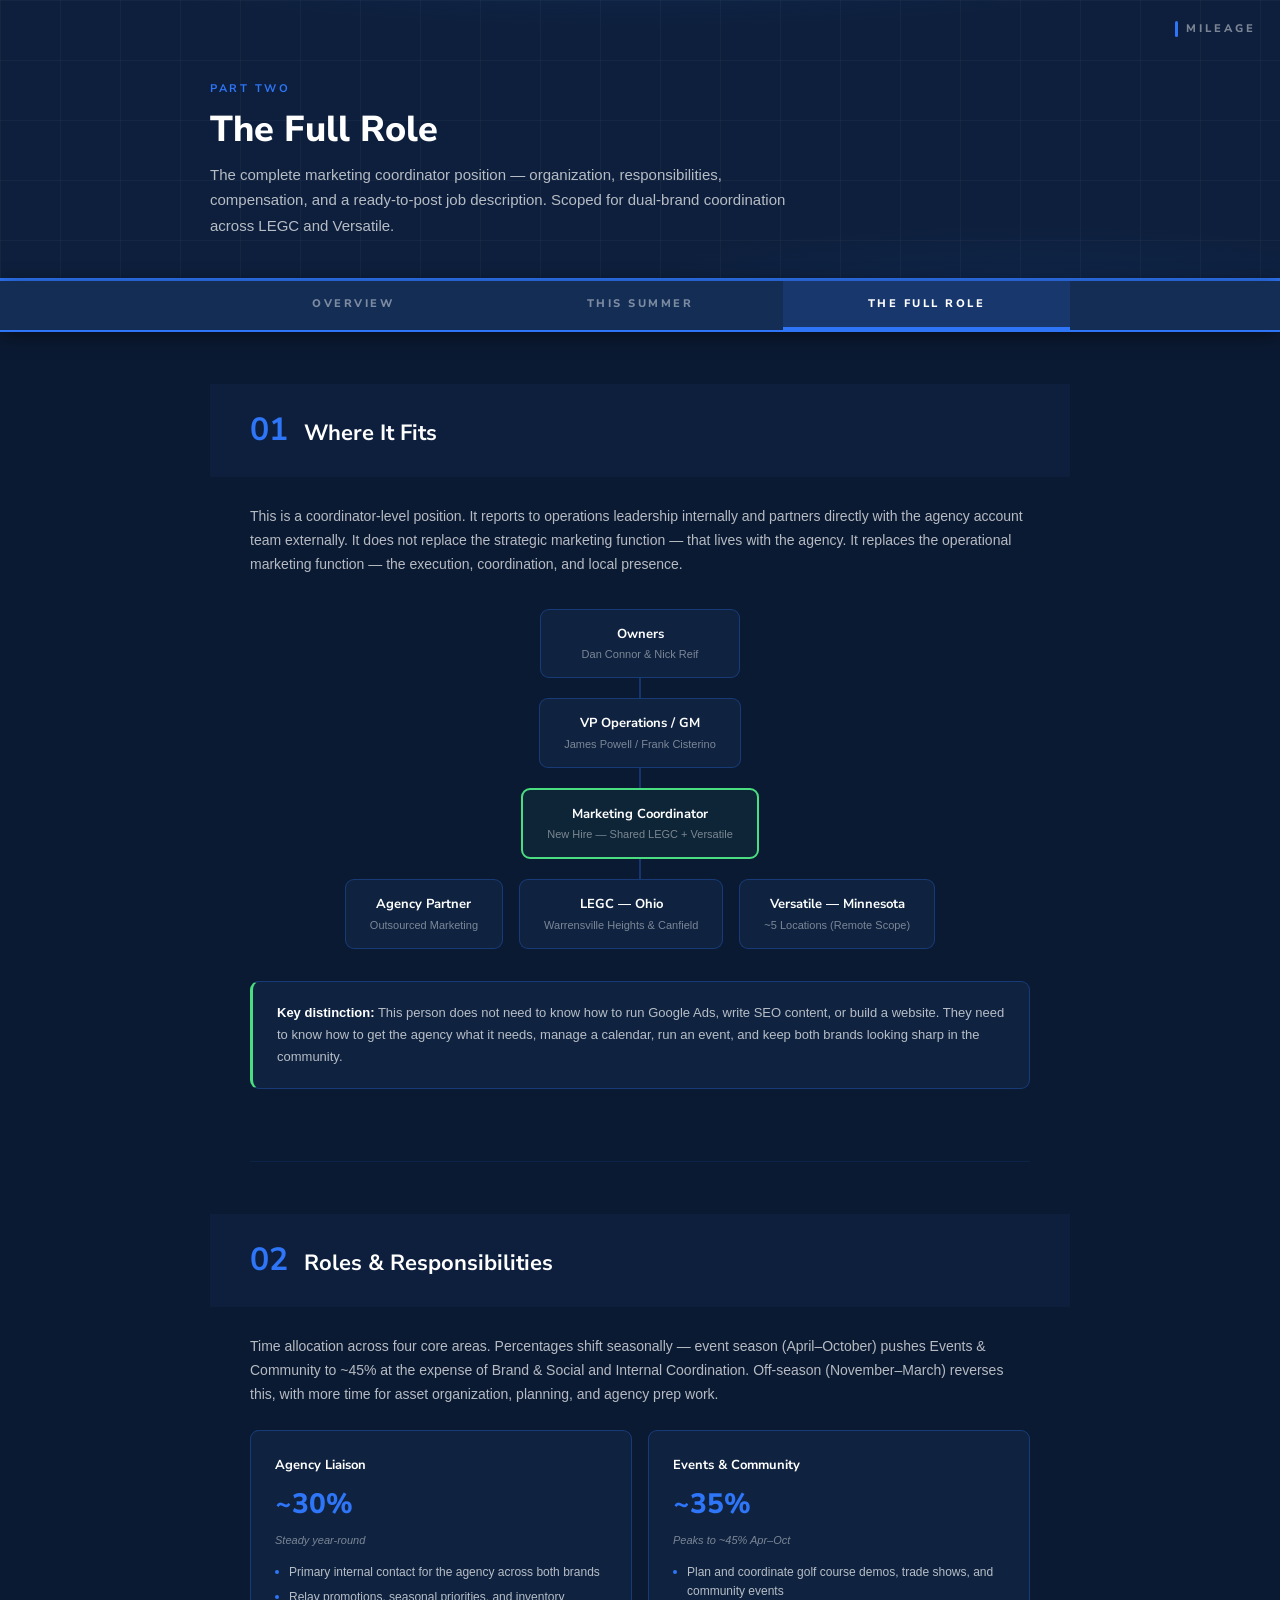
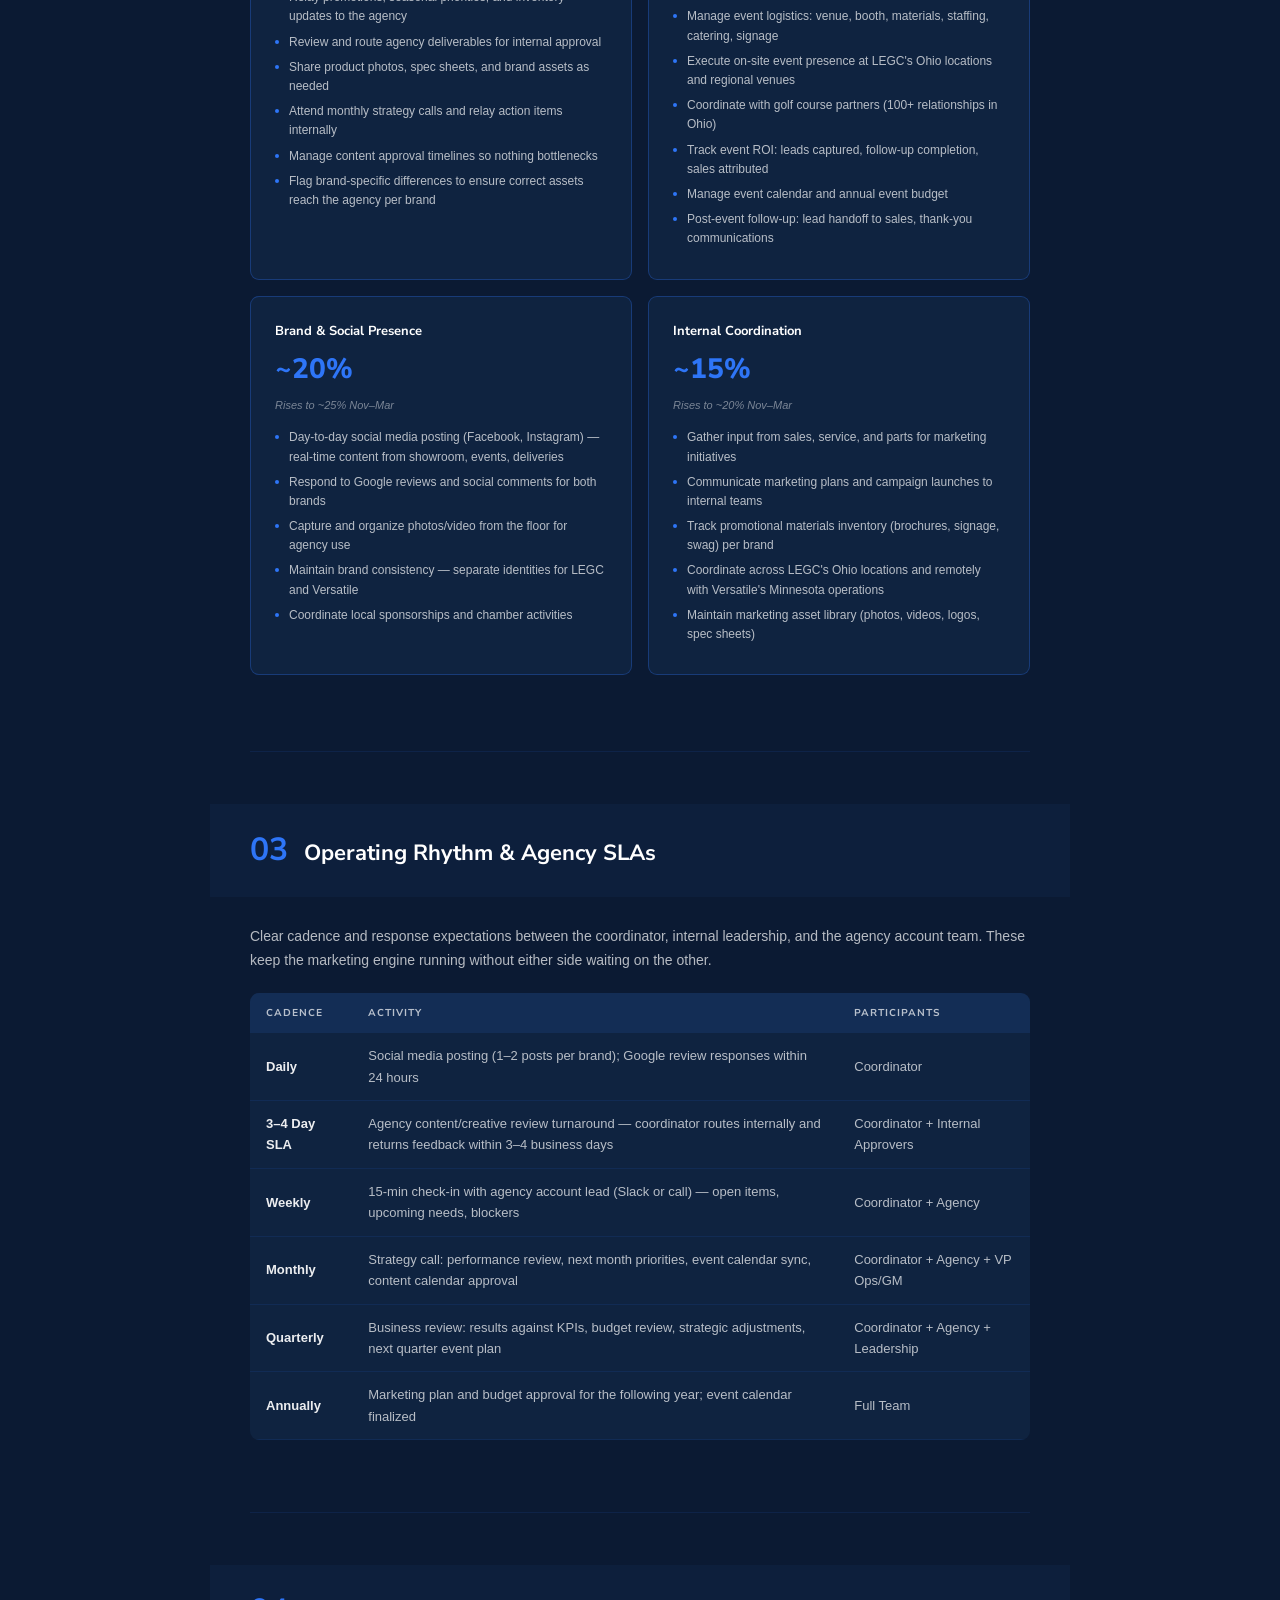
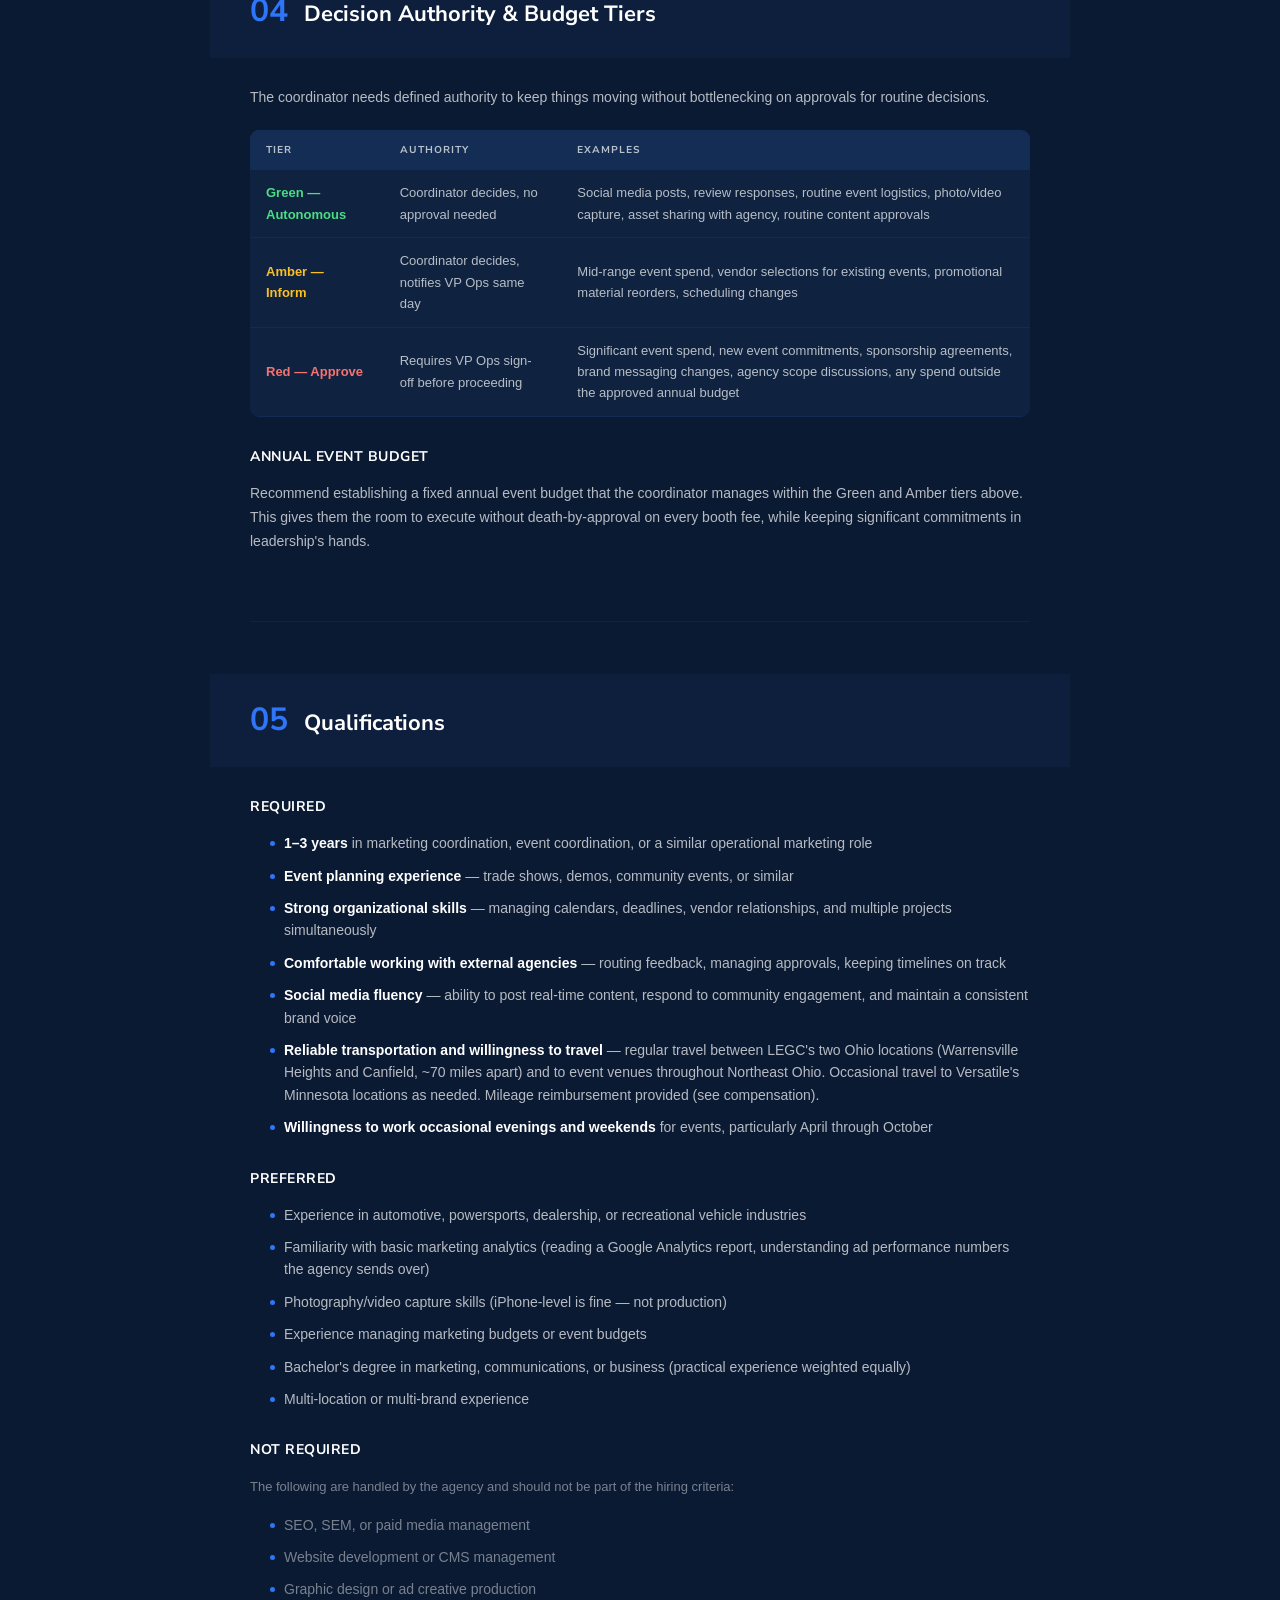
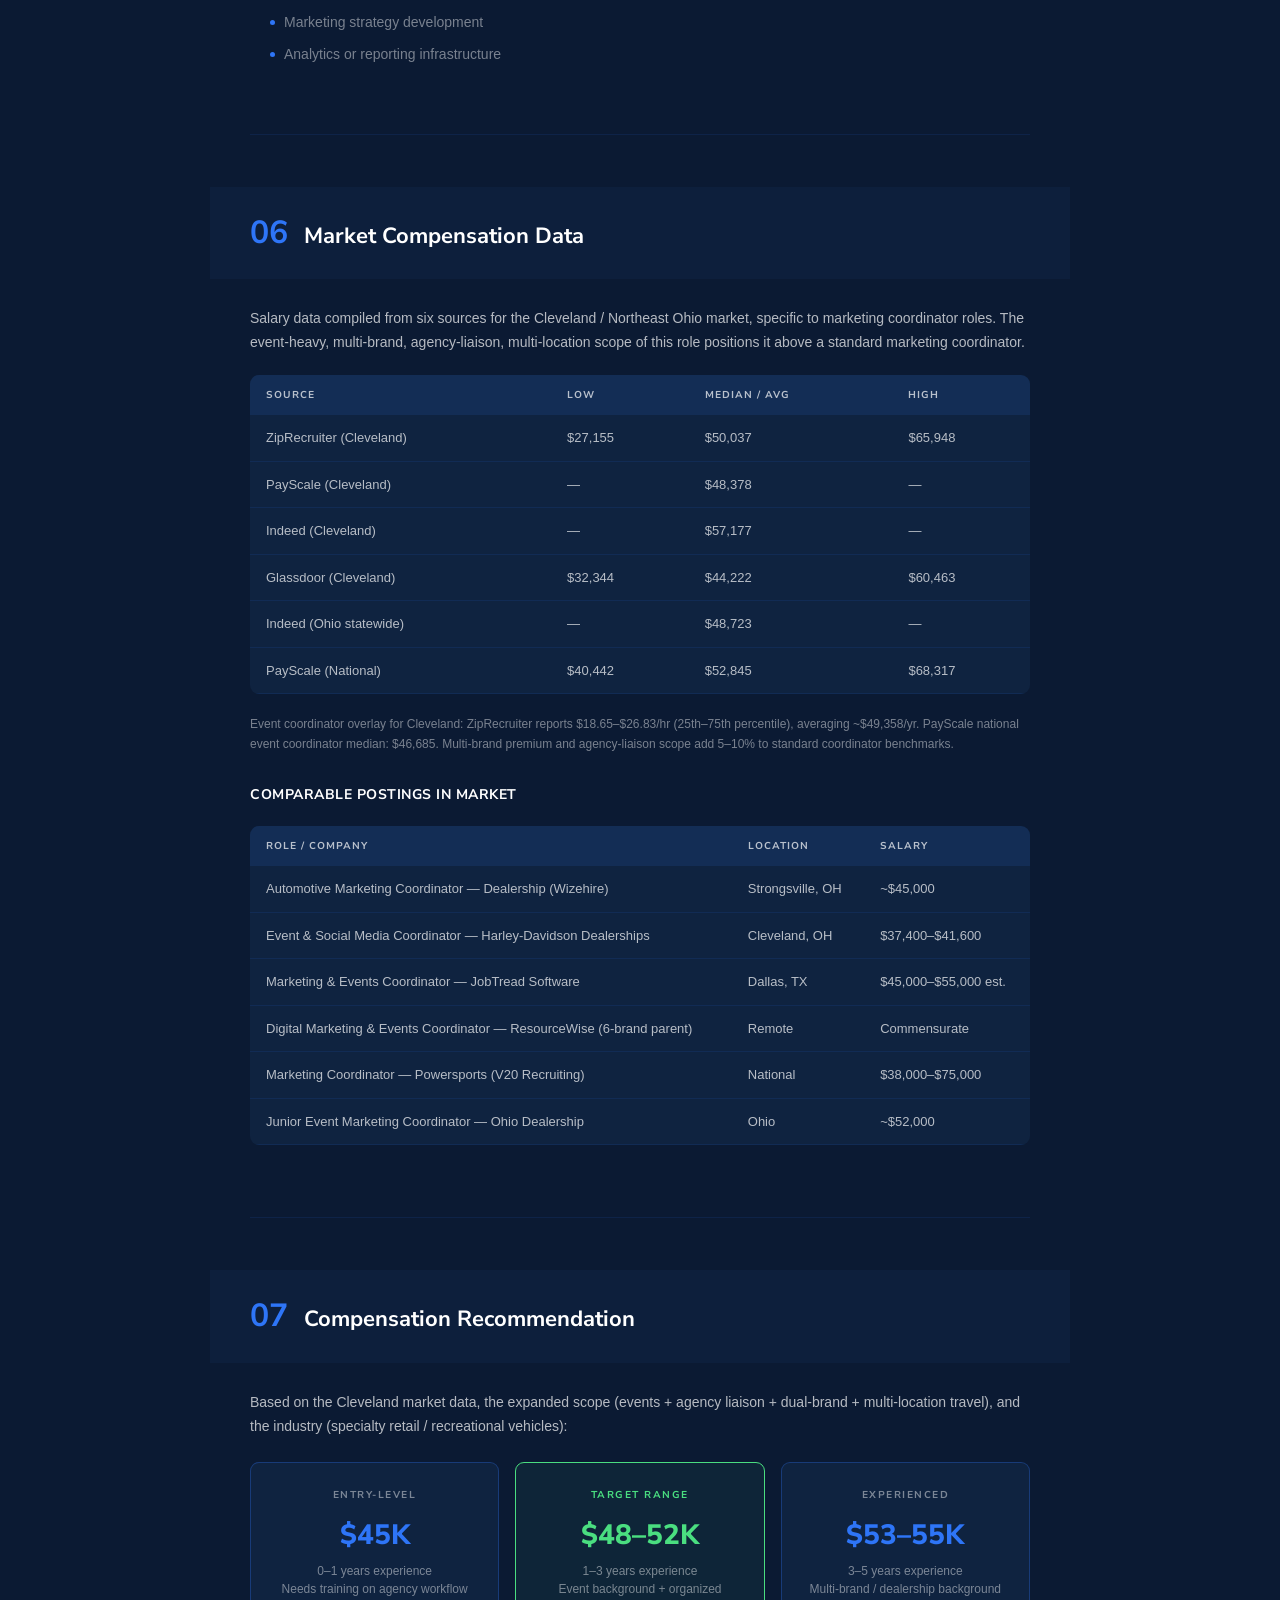
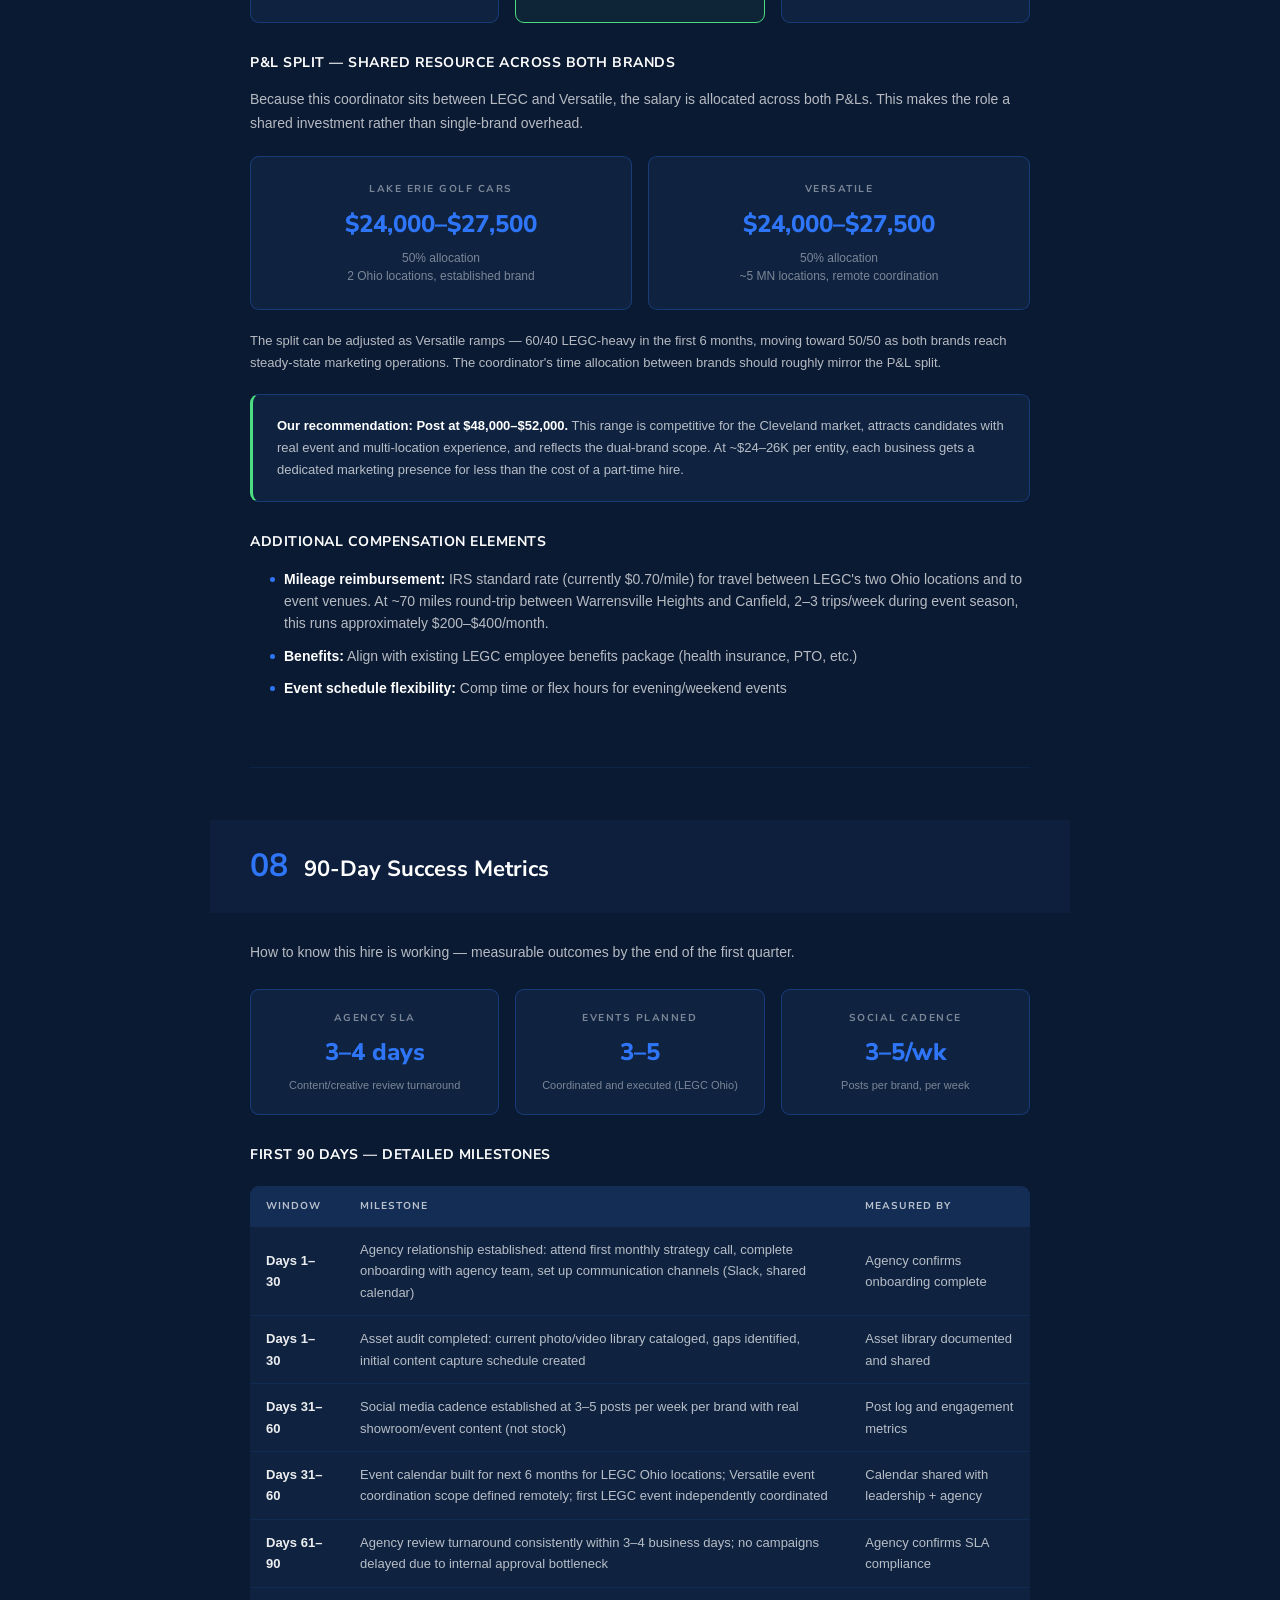
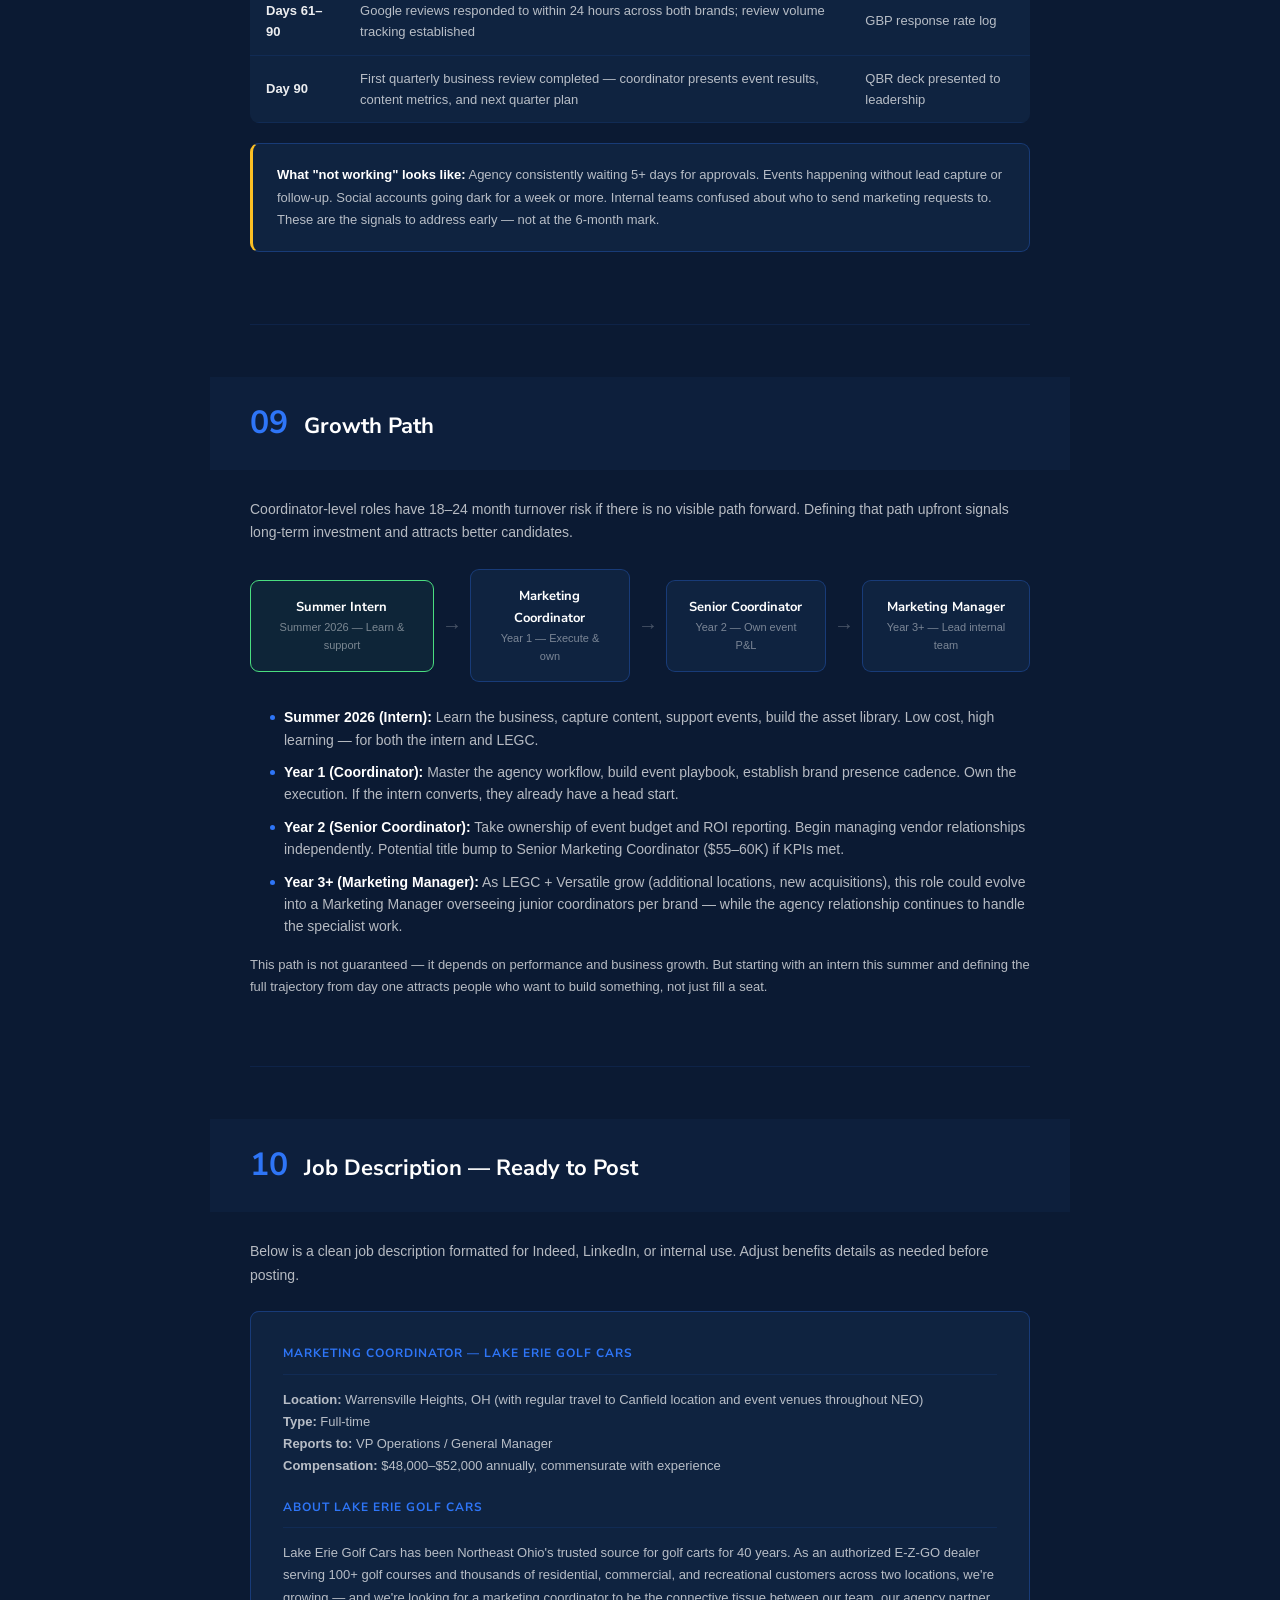
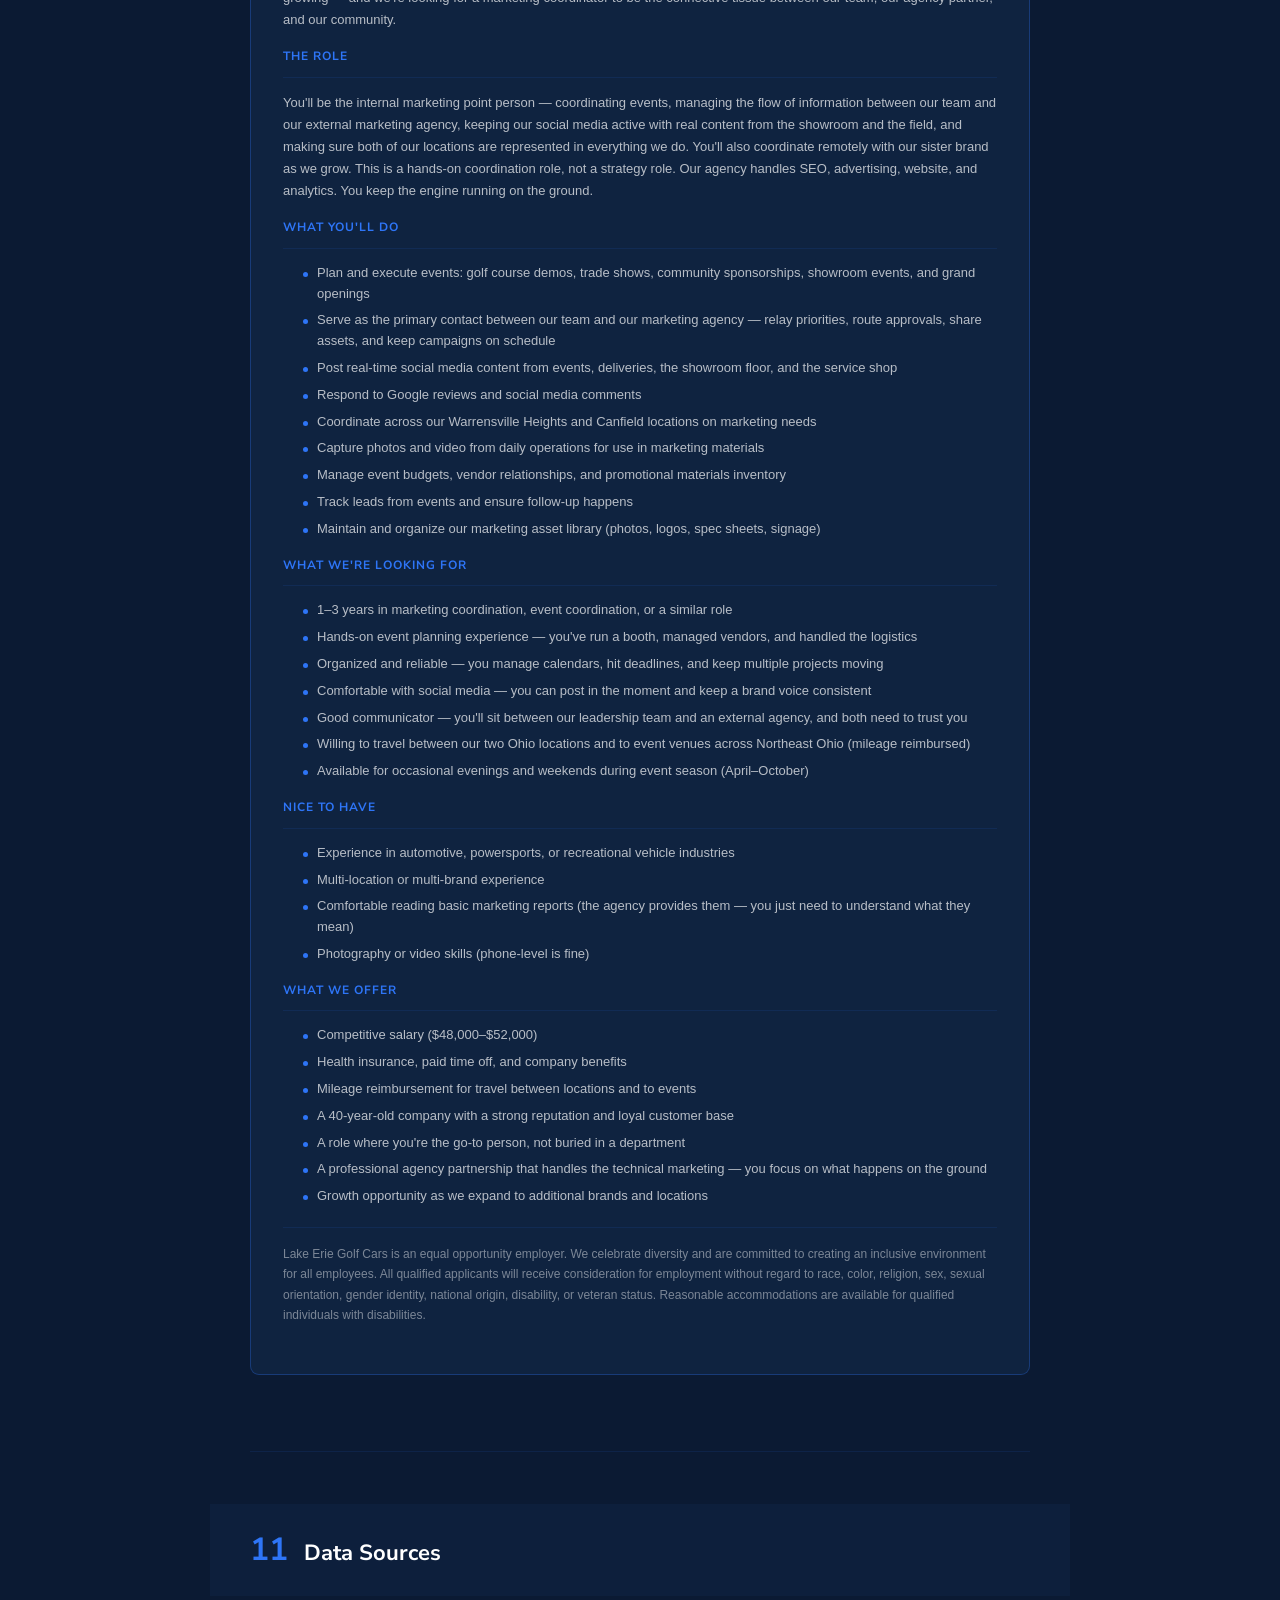
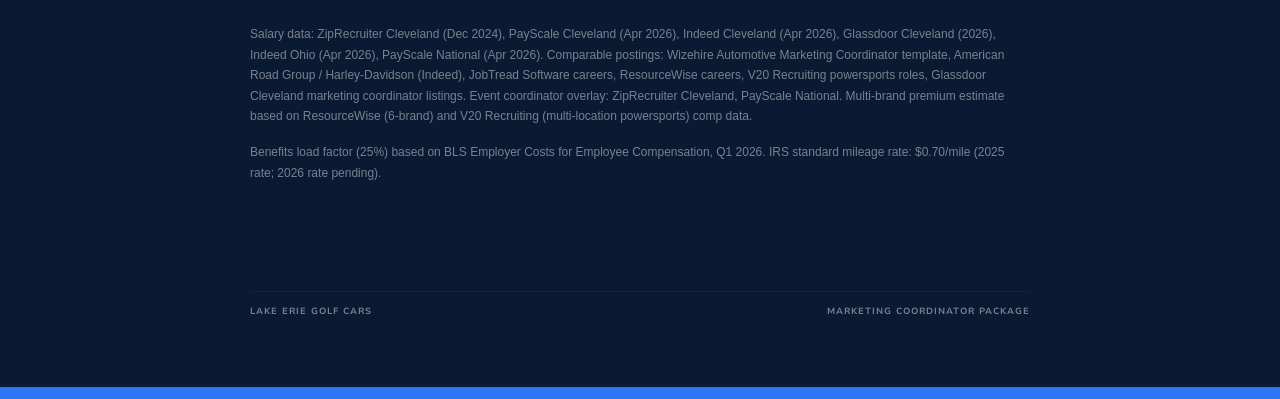
==== coordinator.html @ 7d3634cb "Rebuild as three-page site with exec summary and intern JD" ====
<!DOCTYPE html>
<html lang="en">
<head>
<meta charset="UTF-8">
<meta name="viewport" content="width=device-width, initial-scale=1.0">
<title>The Full Role — Marketing Coordinator | Lake Erie Golf Cars</title>
<link href="https://fonts.googleapis.com/css2?family=Nunito+Sans:wght@300;400;600;700;800&display=swap" rel="stylesheet">
<link rel="stylesheet" href="style.css">
</head>
<body>

<!-- Brand mark -->
<div class="brand-mark">
  <div class="brand-mark-bar"></div>
  <div class="brand-mark-text">Mileage</div>
</div>

<!-- Page header -->
<div class="page-header">
  <div class="cover-grid"></div>
  <div class="cover-glow"></div>
  <div class="page">
    <div class="page-header-label">Part Two</div>
    <h1>The Full Role</h1>
    <div class="page-header-sub">The complete marketing coordinator position — organization, responsibilities, compensation, and a ready-to-post job description. Scoped for dual-brand coordination across LEGC and Versatile.</div>
  </div>
</div>

<!-- Nav -->
<nav class="section-nav">
  <div class="section-nav-inner">
    <a href="index.html">Overview</a>
    <a href="intern.html">This Summer</a>
    <a href="coordinator.html" class="active">The Full Role</a>
  </div>
</nav>

<div class="page">

<!-- Where It Fits -->
<section>
  <div class="section-header">
    <span class="section-num">01</span>
    <span class="section-title">Where It Fits</span>
  </div>
  <p>This is a coordinator-level position. It reports to operations leadership internally and partners directly with the agency account team externally. It does not replace the strategic marketing function — that lives with the agency. It replaces the operational marketing function — the execution, coordination, and local presence.</p>

  <div class="org-chart">
    <div class="org-node">
      <div class="title">Owners</div>
      <div class="name">Dan Connor &amp; Nick Reif</div>
    </div>
    <div class="org-connector"></div>
    <div class="org-node">
      <div class="title">VP Operations / GM</div>
      <div class="name">James Powell / Frank Cisterino</div>
    </div>
    <div class="org-connector"></div>
    <div class="org-node highlight">
      <div class="title">Marketing Coordinator</div>
      <div class="name">New Hire — Shared LEGC + Versatile</div>
    </div>
    <div class="org-connector"></div>
    <div style="display:flex; gap:16px; justify-content:center; flex-wrap:wrap;">
      <div class="org-node" style="min-width:140px;">
        <div class="title">Agency Partner</div>
        <div class="name">Outsourced Marketing</div>
      </div>
      <div class="org-node" style="min-width:140px;">
        <div class="title">LEGC — Ohio</div>
        <div class="name">Warrensville Heights &amp; Canfield</div>
      </div>
      <div class="org-node" style="min-width:140px;">
        <div class="title">Versatile — Minnesota</div>
        <div class="name">~5 Locations (Remote Scope)</div>
      </div>
    </div>
  </div>

  <div class="card card-green">
    <p><strong>Key distinction:</strong> This person does not need to know how to run Google Ads, write SEO content, or build a website. They need to know how to get the agency what it needs, manage a calendar, run an event, and keep both brands looking sharp in the community.</p>
  </div>
</section>

<!-- Roles & Responsibilities -->
<section>
  <div class="section-header">
    <span class="section-num">02</span>
    <span class="section-title">Roles &amp; Responsibilities</span>
  </div>
  <p>Time allocation across four core areas. Percentages shift seasonally — event season (April&ndash;October) pushes Events &amp; Community to ~45% at the expense of Brand &amp; Social and Internal Coordination. Off-season (November&ndash;March) reverses this, with more time for asset organization, planning, and agency prep work.</p>

  <div class="resp-grid">
    <div class="resp-card">
      <h4>Agency Liaison</h4>
      <div class="pct">~30%</div>
      <div class="season-note">Steady year-round</div>
      <ul>
        <li>Primary internal contact for the agency across both brands</li>
        <li>Relay promotions, seasonal priorities, and inventory updates to the agency</li>
        <li>Review and route agency deliverables for internal approval</li>
        <li>Share product photos, spec sheets, and brand assets as needed</li>
        <li>Attend monthly strategy calls and relay action items internally</li>
        <li>Manage content approval timelines so nothing bottlenecks</li>
        <li>Flag brand-specific differences to ensure correct assets reach the agency per brand</li>
      </ul>
    </div>
    <div class="resp-card">
      <h4>Events &amp; Community</h4>
      <div class="pct">~35%</div>
      <div class="season-note">Peaks to ~45% Apr&ndash;Oct</div>
      <ul>
        <li>Plan and coordinate golf course demos, trade shows, and community events</li>
        <li>Manage event logistics: venue, booth, materials, staffing, catering, signage</li>
        <li>Execute on-site event presence at LEGC's Ohio locations and regional venues</li>
        <li>Coordinate with golf course partners (100+ relationships in Ohio)</li>
        <li>Track event ROI: leads captured, follow-up completion, sales attributed</li>
        <li>Manage event calendar and annual event budget</li>
        <li>Post-event follow-up: lead handoff to sales, thank-you communications</li>
      </ul>
    </div>
    <div class="resp-card">
      <h4>Brand &amp; Social Presence</h4>
      <div class="pct">~20%</div>
      <div class="season-note">Rises to ~25% Nov&ndash;Mar</div>
      <ul>
        <li>Day-to-day social media posting (Facebook, Instagram) — real-time content from showroom, events, deliveries</li>
        <li>Respond to Google reviews and social comments for both brands</li>
        <li>Capture and organize photos/video from the floor for agency use</li>
        <li>Maintain brand consistency — separate identities for LEGC and Versatile</li>
        <li>Coordinate local sponsorships and chamber activities</li>
      </ul>
    </div>
    <div class="resp-card">
      <h4>Internal Coordination</h4>
      <div class="pct">~15%</div>
      <div class="season-note">Rises to ~20% Nov&ndash;Mar</div>
      <ul>
        <li>Gather input from sales, service, and parts for marketing initiatives</li>
        <li>Communicate marketing plans and campaign launches to internal teams</li>
        <li>Track promotional materials inventory (brochures, signage, swag) per brand</li>
        <li>Coordinate across LEGC's Ohio locations and remotely with Versatile's Minnesota operations</li>
        <li>Maintain marketing asset library (photos, videos, logos, spec sheets)</li>
      </ul>
    </div>
  </div>
</section>

<!-- Operating Rhythm -->
<section>
  <div class="section-header">
    <span class="section-num">03</span>
    <span class="section-title">Operating Rhythm &amp; Agency SLAs</span>
  </div>
  <p>Clear cadence and response expectations between the coordinator, internal leadership, and the agency account team. These keep the marketing engine running without either side waiting on the other.</p>

  <table>
    <thead>
      <tr>
        <th>Cadence</th>
        <th>Activity</th>
        <th>Participants</th>
      </tr>
    </thead>
    <tbody>
      <tr>
        <td><strong>Daily</strong></td>
        <td>Social media posting (1&ndash;2 posts per brand); Google review responses within 24 hours</td>
        <td>Coordinator</td>
      </tr>
      <tr>
        <td><strong>3&ndash;4 Day SLA</strong></td>
        <td>Agency content/creative review turnaround — coordinator routes internally and returns feedback within 3&ndash;4 business days</td>
        <td>Coordinator + Internal Approvers</td>
      </tr>
      <tr>
        <td><strong>Weekly</strong></td>
        <td>15-min check-in with agency account lead (Slack or call) — open items, upcoming needs, blockers</td>
        <td>Coordinator + Agency</td>
      </tr>
      <tr>
        <td><strong>Monthly</strong></td>
        <td>Strategy call: performance review, next month priorities, event calendar sync, content calendar approval</td>
        <td>Coordinator + Agency + VP Ops/GM</td>
      </tr>
      <tr>
        <td><strong>Quarterly</strong></td>
        <td>Business review: results against KPIs, budget review, strategic adjustments, next quarter event plan</td>
        <td>Coordinator + Agency + Leadership</td>
      </tr>
      <tr>
        <td><strong>Annually</strong></td>
        <td>Marketing plan and budget approval for the following year; event calendar finalized</td>
        <td>Full Team</td>
      </tr>
    </tbody>
  </table>
</section>

<!-- Decision Authority -->
<section>
  <div class="section-header">
    <span class="section-num">04</span>
    <span class="section-title">Decision Authority &amp; Budget Tiers</span>
  </div>
  <p>The coordinator needs defined authority to keep things moving without bottlenecking on approvals for routine decisions.</p>

  <table>
    <thead>
      <tr>
        <th>Tier</th>
        <th>Authority</th>
        <th>Examples</th>
      </tr>
    </thead>
    <tbody>
      <tr class="tier-green">
        <td>Green — Autonomous</td>
        <td>Coordinator decides, no approval needed</td>
        <td>Social media posts, review responses, routine event logistics, photo/video capture, asset sharing with agency, routine content approvals</td>
      </tr>
      <tr class="tier-amber">
        <td>Amber — Inform</td>
        <td>Coordinator decides, notifies VP Ops same day</td>
        <td>Mid-range event spend, vendor selections for existing events, promotional material reorders, scheduling changes</td>
      </tr>
      <tr class="tier-red">
        <td>Red — Approve</td>
        <td>Requires VP Ops sign-off before proceeding</td>
        <td>Significant event spend, new event commitments, sponsorship agreements, brand messaging changes, agency scope discussions, any spend outside the approved annual budget</td>
      </tr>
    </tbody>
  </table>

  <h3>Annual Event Budget</h3>
  <p>Recommend establishing a fixed annual event budget that the coordinator manages within the Green and Amber tiers above. This gives them the room to execute without death-by-approval on every booth fee, while keeping significant commitments in leadership's hands.</p>
</section>

<!-- Qualifications -->
<section>
  <div class="section-header">
    <span class="section-num">05</span>
    <span class="section-title">Qualifications</span>
  </div>

  <h3>Required</h3>
  <ul>
    <li><strong>1&ndash;3 years</strong> in marketing coordination, event coordination, or a similar operational marketing role</li>
    <li><strong>Event planning experience</strong> — trade shows, demos, community events, or similar</li>
    <li><strong>Strong organizational skills</strong> — managing calendars, deadlines, vendor relationships, and multiple projects simultaneously</li>
    <li><strong>Comfortable working with external agencies</strong> — routing feedback, managing approvals, keeping timelines on track</li>
    <li><strong>Social media fluency</strong> — ability to post real-time content, respond to community engagement, and maintain a consistent brand voice</li>
    <li><strong>Reliable transportation and willingness to travel</strong> — regular travel between LEGC's two Ohio locations (Warrensville Heights and Canfield, ~70 miles apart) and to event venues throughout Northeast Ohio. Occasional travel to Versatile's Minnesota locations as needed. Mileage reimbursement provided (see compensation).</li>
    <li><strong>Willingness to work occasional evenings and weekends</strong> for events, particularly April through October</li>
  </ul>

  <h3>Preferred</h3>
  <ul>
    <li>Experience in automotive, powersports, dealership, or recreational vehicle industries</li>
    <li>Familiarity with basic marketing analytics (reading a Google Analytics report, understanding ad performance numbers the agency sends over)</li>
    <li>Photography/video capture skills (iPhone-level is fine — not production)</li>
    <li>Experience managing marketing budgets or event budgets</li>
    <li>Bachelor's degree in marketing, communications, or business (practical experience weighted equally)</li>
    <li>Multi-location or multi-brand experience</li>
  </ul>

  <h3>Not Required</h3>
  <p style="color: var(--text-muted); font-size: 13px;">The following are handled by the agency and should not be part of the hiring criteria:</p>
  <ul>
    <li style="color: var(--text-muted);">SEO, SEM, or paid media management</li>
    <li style="color: var(--text-muted);">Website development or CMS management</li>
    <li style="color: var(--text-muted);">Graphic design or ad creative production</li>
    <li style="color: var(--text-muted);">Marketing strategy development</li>
    <li style="color: var(--text-muted);">Analytics or reporting infrastructure</li>
  </ul>
</section>

<!-- Market Compensation Data -->
<section>
  <div class="section-header">
    <span class="section-num">06</span>
    <span class="section-title">Market Compensation Data</span>
  </div>
  <p>Salary data compiled from six sources for the Cleveland / Northeast Ohio market, specific to marketing coordinator roles. The event-heavy, multi-brand, agency-liaison, multi-location scope of this role positions it above a standard marketing coordinator.</p>

  <table>
    <thead>
      <tr>
        <th>Source</th>
        <th>Low</th>
        <th>Median / Avg</th>
        <th>High</th>
      </tr>
    </thead>
    <tbody>
      <tr>
        <td>ZipRecruiter (Cleveland)</td>
        <td>$27,155</td>
        <td>$50,037</td>
        <td>$65,948</td>
      </tr>
      <tr>
        <td>PayScale (Cleveland)</td>
        <td>&mdash;</td>
        <td>$48,378</td>
        <td>&mdash;</td>
      </tr>
      <tr>
        <td>Indeed (Cleveland)</td>
        <td>&mdash;</td>
        <td>$57,177</td>
        <td>&mdash;</td>
      </tr>
      <tr>
        <td>Glassdoor (Cleveland)</td>
        <td>$32,344</td>
        <td>$44,222</td>
        <td>$60,463</td>
      </tr>
      <tr>
        <td>Indeed (Ohio statewide)</td>
        <td>&mdash;</td>
        <td>$48,723</td>
        <td>&mdash;</td>
      </tr>
      <tr>
        <td>PayScale (National)</td>
        <td>$40,442</td>
        <td>$52,845</td>
        <td>$68,317</td>
      </tr>
    </tbody>
  </table>

  <p style="font-size: 12px; color: var(--text-muted);">Event coordinator overlay for Cleveland: ZipRecruiter reports $18.65&ndash;$26.83/hr (25th&ndash;75th percentile), averaging ~$49,358/yr. PayScale national event coordinator median: $46,685. Multi-brand premium and agency-liaison scope add 5&ndash;10% to standard coordinator benchmarks.</p>

  <h3>Comparable Postings in Market</h3>
  <table>
    <thead>
      <tr>
        <th>Role / Company</th>
        <th>Location</th>
        <th>Salary</th>
      </tr>
    </thead>
    <tbody>
      <tr>
        <td>Automotive Marketing Coordinator — Dealership (Wizehire)</td>
        <td>Strongsville, OH</td>
        <td>~$45,000</td>
      </tr>
      <tr>
        <td>Event &amp; Social Media Coordinator — Harley-Davidson Dealerships</td>
        <td>Cleveland, OH</td>
        <td>$37,400&ndash;$41,600</td>
      </tr>
      <tr>
        <td>Marketing &amp; Events Coordinator — JobTread Software</td>
        <td>Dallas, TX</td>
        <td>$45,000&ndash;$55,000 est.</td>
      </tr>
      <tr>
        <td>Digital Marketing &amp; Events Coordinator — ResourceWise (6-brand parent)</td>
        <td>Remote</td>
        <td>Commensurate</td>
      </tr>
      <tr>
        <td>Marketing Coordinator — Powersports (V20 Recruiting)</td>
        <td>National</td>
        <td>$38,000&ndash;$75,000</td>
      </tr>
      <tr>
        <td>Junior Event Marketing Coordinator — Ohio Dealership</td>
        <td>Ohio</td>
        <td>~$52,000</td>
      </tr>
    </tbody>
  </table>
</section>

<!-- Compensation Recommendation -->
<section>
  <div class="section-header">
    <span class="section-num">07</span>
    <span class="section-title">Compensation Recommendation</span>
  </div>
  <p>Based on the Cleveland market data, the expanded scope (events + agency liaison + dual-brand + multi-location travel), and the industry (specialty retail / recreational vehicles):</p>

  <div class="comp-grid">
    <div class="comp-card">
      <div class="label">Entry-Level</div>
      <div class="amount">$45K</div>
      <div class="detail">0&ndash;1 years experience<br>Needs training on agency workflow</div>
    </div>
    <div class="comp-card recommended">
      <div class="label">Target Range</div>
      <div class="amount">$48&ndash;52K</div>
      <div class="detail">1&ndash;3 years experience<br>Event background + organized</div>
    </div>
    <div class="comp-card">
      <div class="label">Experienced</div>
      <div class="amount">$53&ndash;55K</div>
      <div class="detail">3&ndash;5 years experience<br>Multi-brand / dealership background</div>
    </div>
  </div>

  <h3>P&amp;L Split — Shared Resource Across Both Brands</h3>
  <p>Because this coordinator sits between LEGC and Versatile, the salary is allocated across both P&amp;Ls. This makes the role a shared investment rather than single-brand overhead.</p>

  <div class="split-grid">
    <div class="split-card">
      <div class="entity-name">Lake Erie Golf Cars</div>
      <div class="split-amount">$24,000&ndash;$27,500</div>
      <div class="split-detail">50% allocation<br>2 Ohio locations, established brand</div>
    </div>
    <div class="split-card">
      <div class="entity-name">Versatile</div>
      <div class="split-amount">$24,000&ndash;$27,500</div>
      <div class="split-detail">50% allocation<br>~5 MN locations, remote coordination</div>
    </div>
  </div>

  <p style="font-size: 13px;">The split can be adjusted as Versatile ramps — 60/40 LEGC-heavy in the first 6 months, moving toward 50/50 as both brands reach steady-state marketing operations. The coordinator's time allocation between brands should roughly mirror the P&amp;L split.</p>

  <div class="card card-green">
    <p><strong>Our recommendation: Post at $48,000&ndash;$52,000.</strong> This range is competitive for the Cleveland market, attracts candidates with real event and multi-location experience, and reflects the dual-brand scope. At ~$24&ndash;26K per entity, each business gets a dedicated marketing presence for less than the cost of a part-time hire.</p>
  </div>

  <h3>Additional Compensation Elements</h3>
  <ul>
    <li><strong>Mileage reimbursement:</strong> IRS standard rate (currently $0.70/mile) for travel between LEGC's two Ohio locations and to event venues. At ~70 miles round-trip between Warrensville Heights and Canfield, 2&ndash;3 trips/week during event season, this runs approximately $200&ndash;$400/month.</li>
    <li><strong>Benefits:</strong> Align with existing LEGC employee benefits package (health insurance, PTO, etc.)</li>
    <li><strong>Event schedule flexibility:</strong> Comp time or flex hours for evening/weekend events</li>
  </ul>
</section>

<!-- 90-Day Success Metrics -->
<section>
  <div class="section-header">
    <span class="section-num">08</span>
    <span class="section-title">90-Day Success Metrics</span>
  </div>
  <p>How to know this hire is working — measurable outcomes by the end of the first quarter.</p>

  <div class="kpi-grid">
    <div class="kpi-card">
      <div class="kpi-label">Agency SLA</div>
      <div class="kpi-target">3&ndash;4 days</div>
      <div class="kpi-detail">Content/creative review turnaround</div>
    </div>
    <div class="kpi-card">
      <div class="kpi-label">Events Planned</div>
      <div class="kpi-target">3&ndash;5</div>
      <div class="kpi-detail">Coordinated and executed (LEGC Ohio)</div>
    </div>
    <div class="kpi-card">
      <div class="kpi-label">Social Cadence</div>
      <div class="kpi-target">3&ndash;5/wk</div>
      <div class="kpi-detail">Posts per brand, per week</div>
    </div>
  </div>

  <h3>First 90 Days — Detailed Milestones</h3>

  <table>
    <thead>
      <tr>
        <th>Window</th>
        <th>Milestone</th>
        <th>Measured By</th>
      </tr>
    </thead>
    <tbody>
      <tr>
        <td><strong>Days 1&ndash;30</strong></td>
        <td>Agency relationship established: attend first monthly strategy call, complete onboarding with agency team, set up communication channels (Slack, shared calendar)</td>
        <td>Agency confirms onboarding complete</td>
      </tr>
      <tr>
        <td><strong>Days 1&ndash;30</strong></td>
        <td>Asset audit completed: current photo/video library cataloged, gaps identified, initial content capture schedule created</td>
        <td>Asset library documented and shared</td>
      </tr>
      <tr>
        <td><strong>Days 31&ndash;60</strong></td>
        <td>Social media cadence established at 3&ndash;5 posts per week per brand with real showroom/event content (not stock)</td>
        <td>Post log and engagement metrics</td>
      </tr>
      <tr>
        <td><strong>Days 31&ndash;60</strong></td>
        <td>Event calendar built for next 6 months for LEGC Ohio locations; Versatile event coordination scope defined remotely; first LEGC event independently coordinated</td>
        <td>Calendar shared with leadership + agency</td>
      </tr>
      <tr>
        <td><strong>Days 61&ndash;90</strong></td>
        <td>Agency review turnaround consistently within 3&ndash;4 business days; no campaigns delayed due to internal approval bottleneck</td>
        <td>Agency confirms SLA compliance</td>
      </tr>
      <tr>
        <td><strong>Days 61&ndash;90</strong></td>
        <td>Google reviews responded to within 24 hours across both brands; review volume tracking established</td>
        <td>GBP response rate log</td>
      </tr>
      <tr>
        <td><strong>Day 90</strong></td>
        <td>First quarterly business review completed — coordinator presents event results, content metrics, and next quarter plan</td>
        <td>QBR deck presented to leadership</td>
      </tr>
    </tbody>
  </table>

  <div class="card card-amber">
    <p><strong>What "not working" looks like:</strong> Agency consistently waiting 5+ days for approvals. Events happening without lead capture or follow-up. Social accounts going dark for a week or more. Internal teams confused about who to send marketing requests to. These are the signals to address early — not at the 6-month mark.</p>
  </div>
</section>

<!-- Growth Path -->
<section>
  <div class="section-header">
    <span class="section-num">09</span>
    <span class="section-title">Growth Path</span>
  </div>
  <p>Coordinator-level roles have 18&ndash;24 month turnover risk if there is no visible path forward. Defining that path upfront signals long-term investment and attracts better candidates.</p>

  <div class="growth-path">
    <div class="growth-step current">
      <div class="step-title">Summer Intern</div>
      <div class="step-detail">Summer 2026 — Learn &amp; support</div>
    </div>
    <div class="growth-arrow">&#8594;</div>
    <div class="growth-step">
      <div class="step-title">Marketing Coordinator</div>
      <div class="step-detail">Year 1 — Execute &amp; own</div>
    </div>
    <div class="growth-arrow">&#8594;</div>
    <div class="growth-step">
      <div class="step-title">Senior Coordinator</div>
      <div class="step-detail">Year 2 — Own event P&amp;L</div>
    </div>
    <div class="growth-arrow">&#8594;</div>
    <div class="growth-step">
      <div class="step-title">Marketing Manager</div>
      <div class="step-detail">Year 3+ — Lead internal team</div>
    </div>
  </div>

  <ul>
    <li><strong>Summer 2026 (Intern):</strong> Learn the business, capture content, support events, build the asset library. Low cost, high learning — for both the intern and LEGC.</li>
    <li><strong>Year 1 (Coordinator):</strong> Master the agency workflow, build event playbook, establish brand presence cadence. Own the execution. If the intern converts, they already have a head start.</li>
    <li><strong>Year 2 (Senior Coordinator):</strong> Take ownership of event budget and ROI reporting. Begin managing vendor relationships independently. Potential title bump to Senior Marketing Coordinator ($55&ndash;60K) if KPIs met.</li>
    <li><strong>Year 3+ (Marketing Manager):</strong> As LEGC + Versatile grow (additional locations, new acquisitions), this role could evolve into a Marketing Manager overseeing junior coordinators per brand — while the agency relationship continues to handle the specialist work.</li>
  </ul>

  <p style="font-size: 13px;">This path is not guaranteed — it depends on performance and business growth. But starting with an intern this summer and defining the full trajectory from day one attracts people who want to build something, not just fill a seat.</p>
</section>

<!-- Job Description -->
<section>
  <div class="section-header">
    <span class="section-num">10</span>
    <span class="section-title">Job Description — Ready to Post</span>
  </div>
  <p>Below is a clean job description formatted for Indeed, LinkedIn, or internal use. Adjust benefits details as needed before posting.</p>

  <div class="jd-block">
    <h4>Marketing Coordinator — Lake Erie Golf Cars</h4>
    <p style="margin-bottom: 20px;"><strong>Location:</strong> Warrensville Heights, OH (with regular travel to Canfield location and event venues throughout NEO)<br>
    <strong>Type:</strong> Full-time<br>
    <strong>Reports to:</strong> VP Operations / General Manager<br>
    <strong>Compensation:</strong> $48,000&ndash;$52,000 annually, commensurate with experience</p>

    <h4>About Lake Erie Golf Cars</h4>
    <p>Lake Erie Golf Cars has been Northeast Ohio's trusted source for golf carts for 40 years. As an authorized E-Z-GO dealer serving 100+ golf courses and thousands of residential, commercial, and recreational customers across two locations, we're growing — and we're looking for a marketing coordinator to be the connective tissue between our team, our agency partner, and our community.</p>

    <h4>The Role</h4>
    <p>You'll be the internal marketing point person — coordinating events, managing the flow of information between our team and our external marketing agency, keeping our social media active with real content from the showroom and the field, and making sure both of our locations are represented in everything we do. You'll also coordinate remotely with our sister brand as we grow. This is a hands-on coordination role, not a strategy role. Our agency handles SEO, advertising, website, and analytics. You keep the engine running on the ground.</p>

    <h4>What You'll Do</h4>
    <ul>
      <li>Plan and execute events: golf course demos, trade shows, community sponsorships, showroom events, and grand openings</li>
      <li>Serve as the primary contact between our team and our marketing agency — relay priorities, route approvals, share assets, and keep campaigns on schedule</li>
      <li>Post real-time social media content from events, deliveries, the showroom floor, and the service shop</li>
      <li>Respond to Google reviews and social media comments</li>
      <li>Coordinate across our Warrensville Heights and Canfield locations on marketing needs</li>
      <li>Capture photos and video from daily operations for use in marketing materials</li>
      <li>Manage event budgets, vendor relationships, and promotional materials inventory</li>
      <li>Track leads from events and ensure follow-up happens</li>
      <li>Maintain and organize our marketing asset library (photos, logos, spec sheets, signage)</li>
    </ul>

    <h4>What We're Looking For</h4>
    <ul>
      <li>1&ndash;3 years in marketing coordination, event coordination, or a similar role</li>
      <li>Hands-on event planning experience — you've run a booth, managed vendors, and handled the logistics</li>
      <li>Organized and reliable — you manage calendars, hit deadlines, and keep multiple projects moving</li>
      <li>Comfortable with social media — you can post in the moment and keep a brand voice consistent</li>
      <li>Good communicator — you'll sit between our leadership team and an external agency, and both need to trust you</li>
      <li>Willing to travel between our two Ohio locations and to event venues across Northeast Ohio (mileage reimbursed)</li>
      <li>Available for occasional evenings and weekends during event season (April&ndash;October)</li>
    </ul>

    <h4>Nice to Have</h4>
    <ul>
      <li>Experience in automotive, powersports, or recreational vehicle industries</li>
      <li>Multi-location or multi-brand experience</li>
      <li>Comfortable reading basic marketing reports (the agency provides them — you just need to understand what they mean)</li>
      <li>Photography or video skills (phone-level is fine)</li>
    </ul>

    <h4>What We Offer</h4>
    <ul>
      <li>Competitive salary ($48,000&ndash;$52,000)</li>
      <li>Health insurance, paid time off, and company benefits</li>
      <li>Mileage reimbursement for travel between locations and to events</li>
      <li>A 40-year-old company with a strong reputation and loyal customer base</li>
      <li>A role where you're the go-to person, not buried in a department</li>
      <li>A professional agency partnership that handles the technical marketing — you focus on what happens on the ground</li>
      <li>Growth opportunity as we expand to additional brands and locations</li>
    </ul>

    <p style="font-size: 12px; color: var(--text-muted); margin-top: 20px; padding-top: 16px; border-top: 1px solid rgba(46,117,247,0.1);">Lake Erie Golf Cars is an equal opportunity employer. We celebrate diversity and are committed to creating an inclusive environment for all employees. All qualified applicants will receive consideration for employment without regard to race, color, religion, sex, sexual orientation, gender identity, national origin, disability, or veteran status. Reasonable accommodations are available for qualified individuals with disabilities.</p>
  </div>
</section>

<!-- Sources -->
<section>
  <div class="section-header">
    <span class="section-num">11</span>
    <span class="section-title">Data Sources</span>
  </div>
  <p style="font-size: 12px; color: var(--text-muted);">Salary data: ZipRecruiter Cleveland (Dec 2024), PayScale Cleveland (Apr 2026), Indeed Cleveland (Apr 2026), Glassdoor Cleveland (2026), Indeed Ohio (Apr 2026), PayScale National (Apr 2026). Comparable postings: Wizehire Automotive Marketing Coordinator template, American Road Group / Harley-Davidson (Indeed), JobTread Software careers, ResourceWise careers, V20 Recruiting powersports roles, Glassdoor Cleveland marketing coordinator listings. Event coordinator overlay: ZipRecruiter Cleveland, PayScale National. Multi-brand premium estimate based on ResourceWise (6-brand) and V20 Recruiting (multi-location powersports) comp data.</p>
  <p style="font-size: 12px; color: var(--text-muted);">Benefits load factor (25%) based on BLS Employer Costs for Employee Compensation, Q1 2026. IRS standard mileage rate: $0.70/mile (2025 rate; 2026 rate pending).</p>
</section>

</div>

<!-- Footer -->
<div class="page">
  <div class="footer">
    <div class="footer-bar">
      <span>Lake Erie Golf Cars</span>
      <span>Marketing Coordinator Package</span>
    </div>
  </div>
</div>
<div class="footer-strip"></div>

</body>
</html>
---- style.css ----
:root {
  /* Surfaces */
  --dark-bg: #0B1A33;
  --dark-surface: #0D1F3C;
  --dark-card: #0F2340;
  --dark-card-alt: #132D55;
  --dark-elevated: #1A3566;

  /* Brand */
  --color-blue: #2E75F7;
  --color-blue-glow: rgba(46,117,247,0.2);
  --color-blue-border: rgba(46,117,247,0.3);
  --color-blue-subtle: rgba(46,117,247,0.12);
  --color-white: #FFFFFF;

  /* Text */
  --text-primary: rgba(255,255,255,0.92);
  --text-secondary: rgba(255,255,255,0.7);
  --text-muted: rgba(255,255,255,0.45);
  --text-faint: rgba(255,255,255,0.25);

  /* Accent */
  --color-green: #4ADE80;
  --color-amber: #FBBF24;
  --color-red: #F87171;

  /* Typography */
  --font-display: 'Nunito Sans', -apple-system, BlinkMacSystemFont, 'Segoe UI', sans-serif;
  --font-body: -apple-system, BlinkMacSystemFont, 'Segoe UI', Roboto, sans-serif;
}

* { margin: 0; padding: 0; box-sizing: border-box; }
html { scroll-behavior: smooth; }

body {
  font-family: var(--font-body);
  color: var(--text-secondary);
  background: var(--dark-bg);
  line-height: 1.65;
  -webkit-font-smoothing: antialiased;
  -webkit-print-color-adjust: exact;
  print-color-adjust: exact;
}

.page {
  max-width: 860px;
  margin: 0 auto;
  padding: 0 40px;
}

/* ── Brand mark ── */
.brand-mark {
  position: fixed;
  top: 20px;
  right: 24px;
  display: flex;
  align-items: center;
  gap: 8px;
  z-index: 200;
}
.brand-mark-text {
  font-family: var(--font-display);
  font-size: 11px;
  font-weight: 800;
  letter-spacing: 3px;
  color: var(--text-muted);
  text-transform: uppercase;
}
.brand-mark-bar {
  width: 3px;
  height: 16px;
  background: var(--color-blue);
  border-radius: 2px;
}

/* ── Cover (hub page) ── */
.cover {
  background: var(--dark-surface);
  padding: 100px 40px 72px;
  border-bottom: 3px solid var(--color-blue);
  position: relative;
  overflow: hidden;
}
.cover-grid {
  position: absolute;
  inset: 0;
  background-image:
    linear-gradient(rgba(255,255,255,0.03) 1px, transparent 1px),
    linear-gradient(90deg, rgba(255,255,255,0.03) 1px, transparent 1px);
  background-size: 60px 60px;
  pointer-events: none;
}
.cover-glow {
  position: absolute;
  inset: 0;
  background:
    radial-gradient(ellipse 80% 50% at 50% -20%, rgba(46,117,247,0.12) 0%, transparent 60%),
    radial-gradient(ellipse 60% 40% at 80% 100%, rgba(46,117,247,0.06) 0%, transparent 50%);
  pointer-events: none;
}
.cover .page { padding: 0; }
.cover-label {
  font-family: var(--font-display);
  font-size: 11px;
  font-weight: 700;
  letter-spacing: 2.5px;
  text-transform: uppercase;
  color: var(--color-blue);
  margin-bottom: 20px;
}
.cover h1 {
  font-family: var(--font-display);
  font-size: 44px;
  font-weight: 800;
  line-height: 1.1;
  color: var(--color-white);
  margin-bottom: 16px;
}
.cover-sub {
  font-size: 16px;
  color: var(--text-secondary);
  margin-bottom: 40px;
  max-width: 640px;
  line-height: 1.7;
}
.cover-meta {
  display: flex;
  gap: 32px;
  font-size: 12px;
  color: var(--text-muted);
  font-family: var(--font-display);
  font-weight: 600;
  letter-spacing: 0.5px;
}

/* ── Page header (sub-pages) ── */
.page-header {
  background: var(--dark-surface);
  padding: 80px 40px 40px;
  border-bottom: 3px solid var(--color-blue);
  position: relative;
  overflow: hidden;
}
.page-header .cover-grid,
.page-header .cover-glow { position: absolute; inset: 0; pointer-events: none; }
.page-header .page { padding: 0; position: relative; z-index: 1; }
.page-header-label {
  font-family: var(--font-display);
  font-size: 11px;
  font-weight: 700;
  letter-spacing: 2.5px;
  text-transform: uppercase;
  color: var(--color-blue);
  margin-bottom: 12px;
}
.page-header h1 {
  font-family: var(--font-display);
  font-size: 36px;
  font-weight: 800;
  line-height: 1.1;
  color: var(--color-white);
  margin-bottom: 12px;
}
.page-header-sub {
  font-size: 15px;
  color: var(--text-secondary);
  max-width: 600px;
  line-height: 1.7;
}

/* ── Sticky nav ── */
.section-nav {
  position: sticky;
  top: 0;
  z-index: 150;
  background: var(--dark-card-alt);
  border-bottom: 2px solid var(--color-blue);
  box-shadow: 0 4px 20px rgba(0,0,0,0.5);
}
.section-nav-inner {
  max-width: 860px;
  margin: 0 auto;
  display: flex;
  padding: 0;
}
.section-nav a {
  display: block;
  flex: 1;
  padding: 14px 24px;
  text-decoration: none;
  color: var(--text-muted);
  font-family: var(--font-display);
  font-size: 11px;
  font-weight: 800;
  letter-spacing: 2.5px;
  text-transform: uppercase;
  text-align: center;
  border-bottom: 3px solid transparent;
  transition: color 0.2s, border-color 0.2s, background 0.2s;
}
.section-nav a:hover { color: var(--color-white); background: rgba(46,117,247,0.08); }
.section-nav a.active {
  color: var(--color-white);
  background: rgba(46,117,247,0.15);
  border-bottom-color: var(--color-blue);
}

/* ── Sections ── */
section {
  padding: 52px 0;
  border-bottom: 1px solid rgba(46,117,247,0.1);
  scroll-margin-top: 56px;
}
section:last-child { border-bottom: none; }

.section-header {
  background: var(--dark-surface);
  margin: 0 -40px;
  padding: 20px 40px;
  margin-bottom: 28px;
  display: flex;
  align-items: baseline;
  gap: 16px;
}
.section-num {
  font-family: var(--font-display);
  font-size: 32px;
  font-weight: 700;
  color: var(--color-blue);
}
.section-title {
  font-family: var(--font-display);
  font-size: 22px;
  font-weight: 700;
  color: var(--color-white);
}

h3 {
  font-family: var(--font-display);
  font-size: 14px;
  font-weight: 700;
  color: var(--color-white);
  margin: 28px 0 14px;
  text-transform: uppercase;
  letter-spacing: 0.5px;
}

p {
  color: var(--text-secondary);
  margin-bottom: 16px;
  font-size: 14px;
  line-height: 1.7;
}

/* ── Cards ── */
.card {
  background: var(--dark-card);
  border: 1px solid var(--color-blue-border);
  border-radius: 9px;
  padding: 20px 24px;
  margin: 20px 0;
}
.card-highlight { border-left: 3px solid var(--color-blue); }
.card-green { border-left: 3px solid var(--color-green); }
.card-amber { border-left: 3px solid var(--color-amber); }
.card p { margin-bottom: 0; font-size: 13px; }
.card strong { color: var(--color-white); }
.card-label {
  font-family: var(--font-display);
  font-size: 11px;
  font-weight: 700;
  letter-spacing: 1.5px;
  text-transform: uppercase;
  color: var(--color-blue);
  margin-bottom: 8px;
}

/* ── Lists ── */
ul, ol {
  padding-left: 20px;
  margin-bottom: 16px;
  list-style: none;
}
li {
  font-size: 14px;
  color: var(--text-secondary);
  margin-bottom: 10px;
  line-height: 1.6;
  position: relative;
  padding-left: 14px;
}
li::before {
  content: '';
  position: absolute;
  left: 0;
  top: 9px;
  width: 5px;
  height: 5px;
  background: var(--color-blue);
  border-radius: 50%;
}
li strong { color: var(--color-white); }

/* ── Tables ── */
table {
  width: 100%;
  border-collapse: separate;
  border-spacing: 0;
  margin: 20px 0;
  font-size: 13px;
  border-radius: 9px;
  overflow: hidden;
}
th {
  text-align: left;
  padding: 12px 16px;
  background: var(--dark-card-alt);
  color: var(--text-secondary);
  font-family: var(--font-display);
  font-weight: 700;
  font-size: 10px;
  letter-spacing: 1px;
  text-transform: uppercase;
}
td {
  padding: 12px 16px;
  background: var(--dark-card);
  border-bottom: 1px solid rgba(46,117,247,0.1);
  color: var(--text-secondary);
  font-size: 13px;
}
td strong { color: var(--text-primary); }

/* ── Responsibility grid ── */
.resp-grid {
  display: grid;
  grid-template-columns: 1fr 1fr;
  gap: 16px;
  margin: 24px 0;
}
.resp-card {
  background: var(--dark-card);
  border: 1px solid var(--color-blue-border);
  border-radius: 9px;
  padding: 24px;
}
.resp-card h4 {
  font-family: var(--font-display);
  font-size: 13px;
  font-weight: 700;
  color: var(--color-white);
  margin-bottom: 4px;
}
.resp-card .pct {
  font-family: var(--font-display);
  font-size: 28px;
  font-weight: 800;
  color: var(--color-blue);
  margin-bottom: 4px;
}
.resp-card .season-note {
  font-size: 11px;
  color: var(--text-muted);
  font-style: italic;
  margin-bottom: 14px;
}
.resp-card ul { padding-left: 0; margin-bottom: 0; }
.resp-card li { font-size: 12px; margin-bottom: 6px; padding-left: 14px; }
.resp-card li::before { top: 7px; width: 4px; height: 4px; }

/* ── Comparison grid ── */
.comp-grid {
  display: grid;
  grid-template-columns: 1fr 1fr 1fr;
  gap: 16px;
  margin: 24px 0;
}
.comp-card {
  background: var(--dark-card);
  border: 1px solid var(--color-blue-border);
  border-radius: 9px;
  padding: 24px;
  text-align: center;
}
.comp-card.recommended {
  border-color: var(--color-green);
  background: rgba(74,222,128,0.06);
}
.comp-card .label {
  font-family: var(--font-display);
  font-size: 10px;
  font-weight: 700;
  letter-spacing: 1.5px;
  text-transform: uppercase;
  color: var(--text-muted);
  margin-bottom: 8px;
}
.comp-card.recommended .label { color: var(--color-green); }
.comp-card .amount {
  font-family: var(--font-display);
  font-size: 28px;
  font-weight: 800;
  color: var(--color-blue);
  margin-bottom: 4px;
}
.comp-card.recommended .amount { color: var(--color-green); }
.comp-card .detail {
  font-size: 12px;
  color: var(--text-muted);
  line-height: 1.5;
}

/* ── P&L split ── */
.split-grid {
  display: grid;
  grid-template-columns: 1fr 1fr;
  gap: 16px;
  margin: 20px 0;
}
.split-card {
  background: var(--dark-card);
  border: 1px solid var(--color-blue-border);
  border-radius: 9px;
  padding: 24px;
  text-align: center;
}
.split-card .entity-name {
  font-family: var(--font-display);
  font-size: 10px;
  font-weight: 700;
  letter-spacing: 1.5px;
  text-transform: uppercase;
  color: var(--text-muted);
  margin-bottom: 8px;
}
.split-card .split-amount {
  font-family: var(--font-display);
  font-size: 24px;
  font-weight: 800;
  color: var(--color-blue);
  margin-bottom: 4px;
}
.split-card .split-detail {
  font-size: 12px;
  color: var(--text-muted);
  line-height: 1.5;
}

/* ── KPI grid ── */
.kpi-grid {
  display: grid;
  grid-template-columns: 1fr 1fr 1fr;
  gap: 16px;
  margin: 24px 0;
}
.kpi-card {
  background: var(--dark-card);
  border: 1px solid var(--color-blue-border);
  border-radius: 9px;
  padding: 20px;
  text-align: center;
}
.kpi-card .kpi-label {
  font-family: var(--font-display);
  font-size: 10px;
  font-weight: 700;
  letter-spacing: 1.5px;
  text-transform: uppercase;
  color: var(--text-muted);
  margin-bottom: 6px;
}
.kpi-card .kpi-target {
  font-family: var(--font-display);
  font-size: 24px;
  font-weight: 800;
  color: var(--color-blue);
  margin-bottom: 4px;
}
.kpi-card .kpi-detail {
  font-size: 11px;
  color: var(--text-muted);
}

/* ── Org chart ── */
.org-chart {
  display: flex;
  flex-direction: column;
  align-items: center;
  gap: 0;
  margin: 32px 0;
}
.org-node {
  background: var(--dark-card);
  border: 1px solid var(--color-blue-border);
  border-radius: 9px;
  padding: 14px 24px;
  text-align: center;
  min-width: 200px;
}
.org-node.highlight {
  background: rgba(74,222,128,0.06);
  border: 2px solid var(--color-green);
}
.org-node .title {
  font-family: var(--font-display);
  font-size: 13px;
  font-weight: 700;
  color: var(--color-white);
}
.org-node .name {
  font-size: 11px;
  color: var(--text-muted);
}
.org-connector {
  width: 2px;
  height: 20px;
  background: var(--color-blue-border);
}

/* ── Growth path ── */
.growth-path {
  display: flex;
  align-items: center;
  gap: 0;
  margin: 24px 0;
  justify-content: center;
}
.growth-step {
  background: var(--dark-card);
  border: 1px solid var(--color-blue-border);
  border-radius: 9px;
  padding: 16px 20px;
  text-align: center;
  min-width: 160px;
}
.growth-step.current {
  background: rgba(74,222,128,0.06);
  border-color: var(--color-green);
}
.growth-step .step-title {
  font-family: var(--font-display);
  font-size: 13px;
  font-weight: 700;
  color: var(--color-white);
}
.growth-step .step-detail {
  font-size: 11px;
  color: var(--text-muted);
}
.growth-arrow {
  font-size: 20px;
  color: var(--text-faint);
  padding: 0 8px;
}

/* ── JD block ── */
.jd-block {
  background: var(--dark-card);
  border: 1px solid var(--color-blue-border);
  border-radius: 9px;
  padding: 32px;
  margin: 24px 0;
}
.jd-block h4 {
  font-family: var(--font-display);
  font-size: 12px;
  font-weight: 700;
  color: var(--color-blue);
  letter-spacing: 1px;
  text-transform: uppercase;
  margin-bottom: 14px;
  padding-bottom: 10px;
  border-bottom: 1px solid rgba(46,117,247,0.1);
}
.jd-block p { font-size: 13px; }
.jd-block li { font-size: 13px; margin-bottom: 6px; }

/* ── Decision tiers ── */
.tier-green td:first-child { color: var(--color-green); font-weight: 600; }
.tier-amber td:first-child { color: var(--color-amber); font-weight: 600; }
.tier-red td:first-child { color: var(--color-red); font-weight: 600; }

/* ── Executive summary (hub) ── */
.exec-grid {
  display: grid;
  grid-template-columns: 1fr 1fr 1fr;
  gap: 16px;
  margin: 24px 0;
}
.exec-card {
  background: var(--dark-card);
  border: 1px solid var(--color-blue-border);
  border-radius: 9px;
  padding: 24px;
  text-align: center;
}
.exec-label {
  font-family: var(--font-display);
  font-size: 10px;
  font-weight: 700;
  letter-spacing: 1.5px;
  text-transform: uppercase;
  color: var(--text-muted);
  margin-bottom: 8px;
}
.exec-amount {
  font-family: var(--font-display);
  font-size: 24px;
  font-weight: 800;
  color: var(--color-blue);
  margin-bottom: 4px;
}
.exec-detail {
  font-size: 12px;
  color: var(--text-muted);
  line-height: 1.5;
}

/* ── Page link cards (hub) ── */
.page-cards {
  display: grid;
  grid-template-columns: 1fr 1fr;
  gap: 20px;
  padding: 20px 0 60px;
}
.page-card {
  display: block;
  background: var(--dark-card);
  border: 1px solid var(--color-blue-border);
  border-radius: 9px;
  padding: 32px;
  text-decoration: none;
  transition: border-color 0.2s, background 0.2s, transform 0.2s;
}
.page-card:hover {
  border-color: var(--color-blue);
  background: var(--dark-card-alt);
  transform: translateY(-2px);
}
.page-card-label {
  font-family: var(--font-display);
  font-size: 10px;
  font-weight: 800;
  letter-spacing: 3px;
  text-transform: uppercase;
  color: var(--color-blue);
  margin-bottom: 8px;
}
.page-card-title {
  font-family: var(--font-display);
  font-size: 22px;
  font-weight: 800;
  color: var(--color-white);
  margin-bottom: 8px;
}
.page-card-desc {
  font-size: 13px;
  color: var(--text-secondary);
  line-height: 1.6;
  margin-bottom: 16px;
}
.page-card-arrow {
  font-size: 20px;
  color: var(--color-blue);
  font-weight: 800;
}

/* ── Footer ── */
.footer {
  padding: 40px 0;
  text-align: center;
}
.footer-bar {
  display: flex;
  justify-content: space-between;
  align-items: center;
  padding: 12px 0;
  border-top: 1px solid rgba(46,117,247,0.1);
  margin-bottom: 16px;
}
.footer-bar span {
  font-family: var(--font-display);
  font-size: 9px;
  font-weight: 700;
  color: var(--text-muted);
  text-transform: uppercase;
  letter-spacing: 1px;
}
.footer-strip {
  height: 12px;
  background: var(--color-blue);
}

/* ── Responsive ── */
@media (max-width: 700px) {
  .resp-grid, .comp-grid, .kpi-grid, .split-grid, .exec-grid { grid-template-columns: 1fr; }
  .page-cards { grid-template-columns: 1fr; }
  .cover h1 { font-size: 32px; }
  .page-header h1 { font-size: 28px; }
  .cover-meta { flex-direction: column; gap: 8px; }
  .growth-path { flex-direction: column; }
  .growth-arrow { transform: rotate(90deg); }
  .section-header { flex-direction: column; gap: 4px; }
  .section-nav a { font-size: 9px; letter-spacing: 1.5px; padding: 12px 12px; }
}

@media print {
  .brand-mark { position: absolute; }
  .section-nav { position: static; }
  .resp-grid, .comp-grid, .kpi-grid, .split-grid { break-inside: avoid; }
  section { break-inside: avoid; }
}
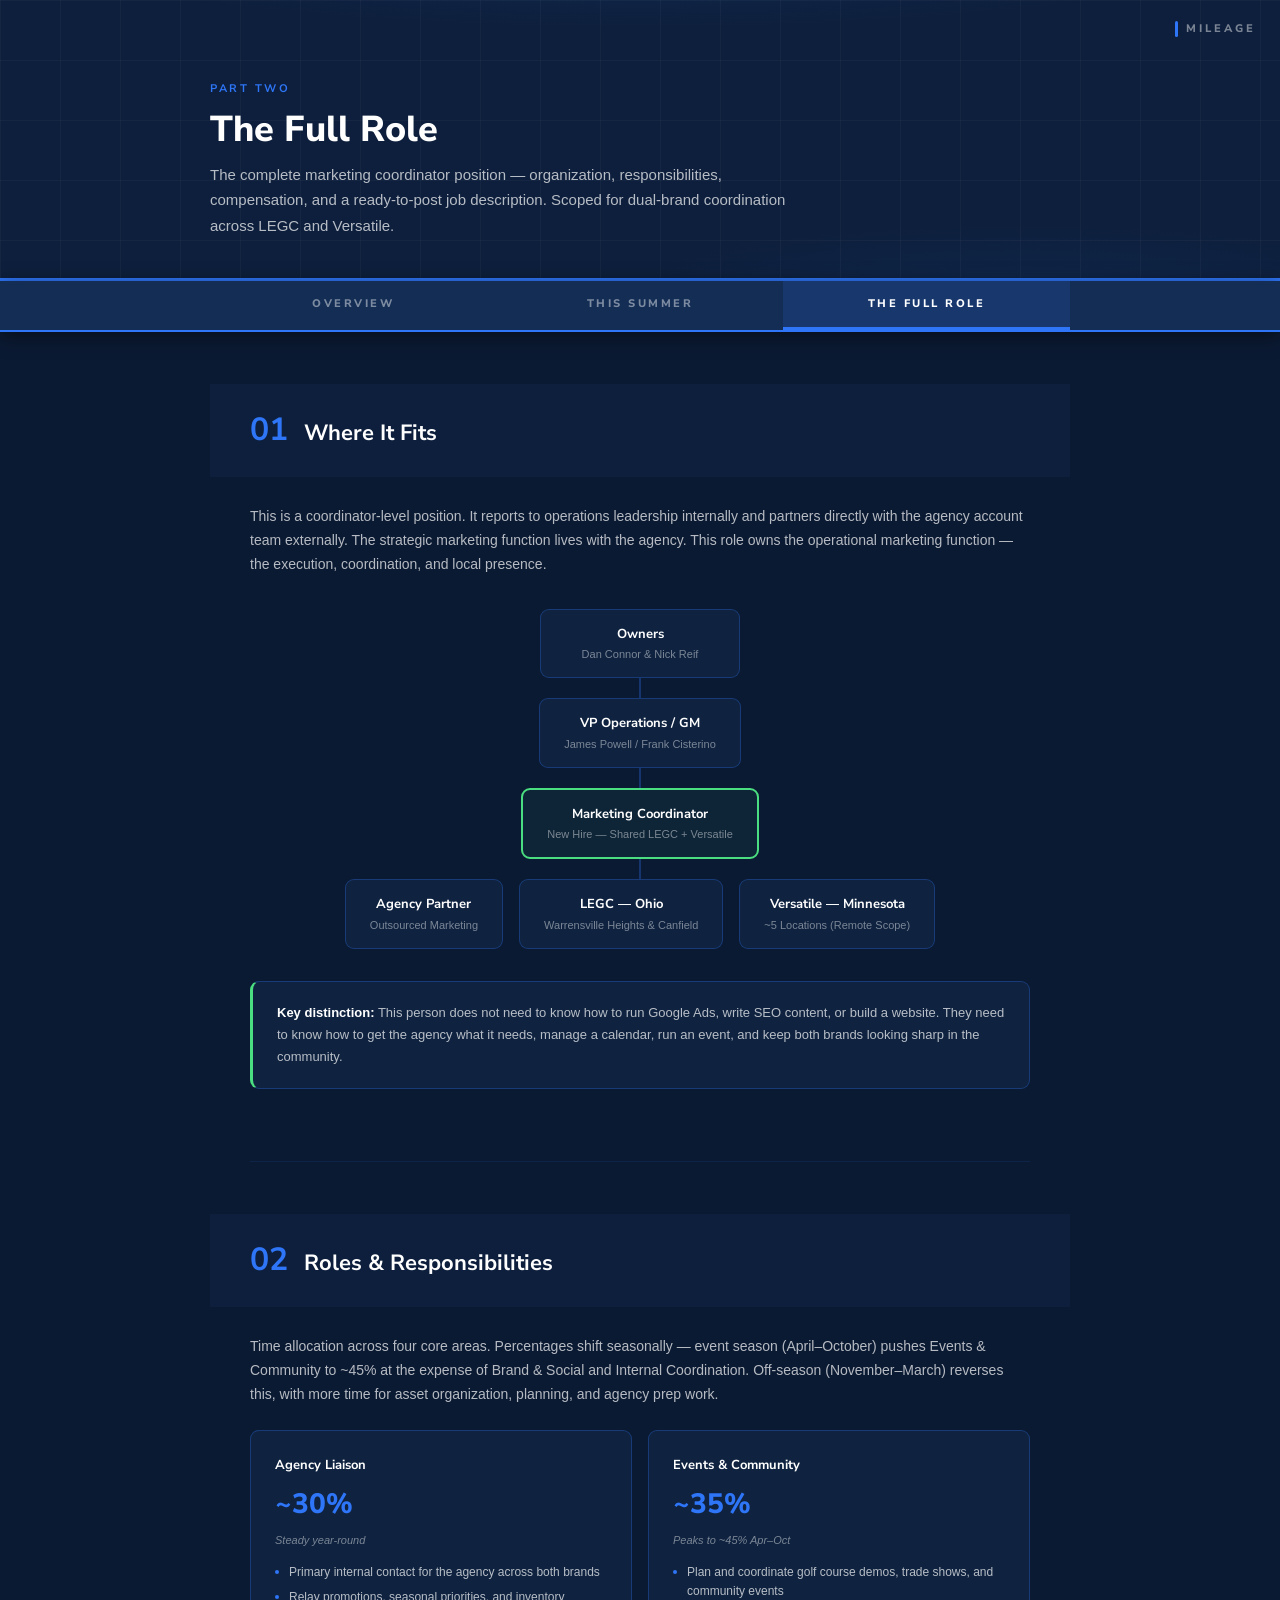
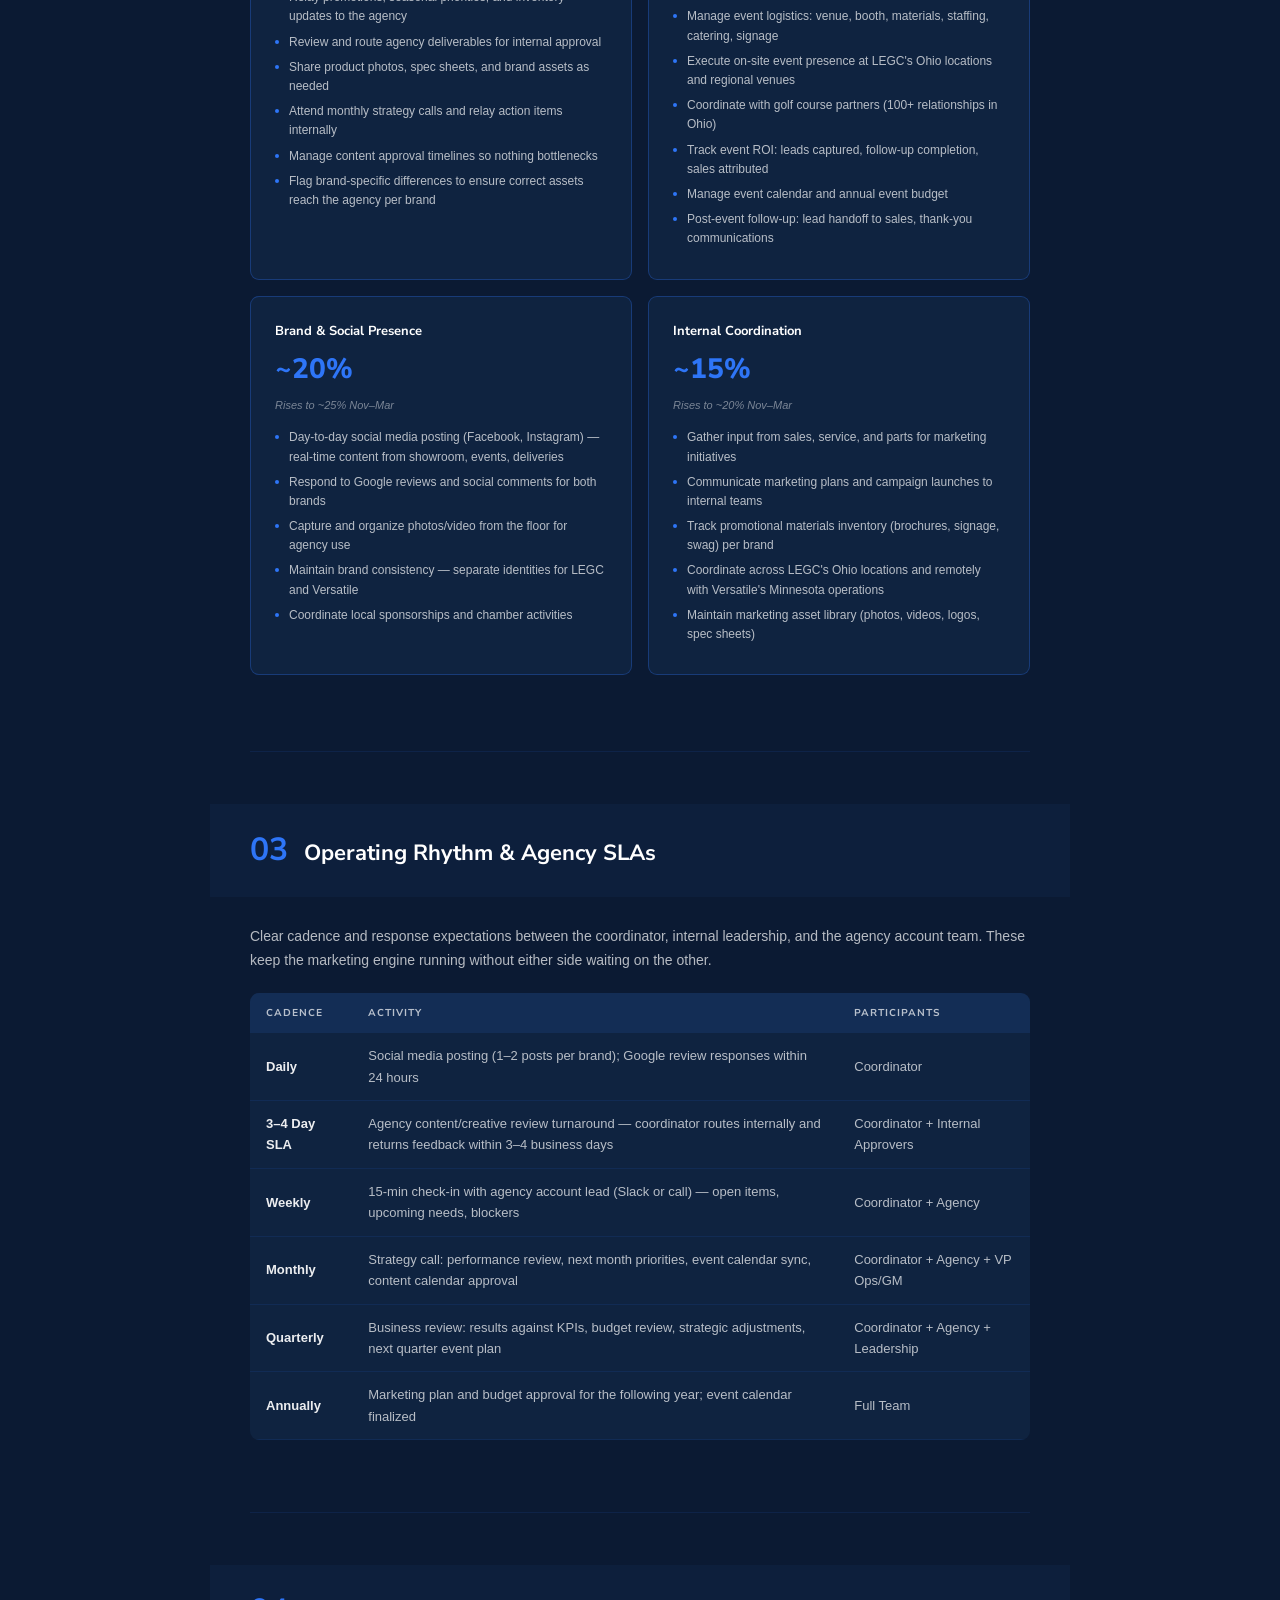
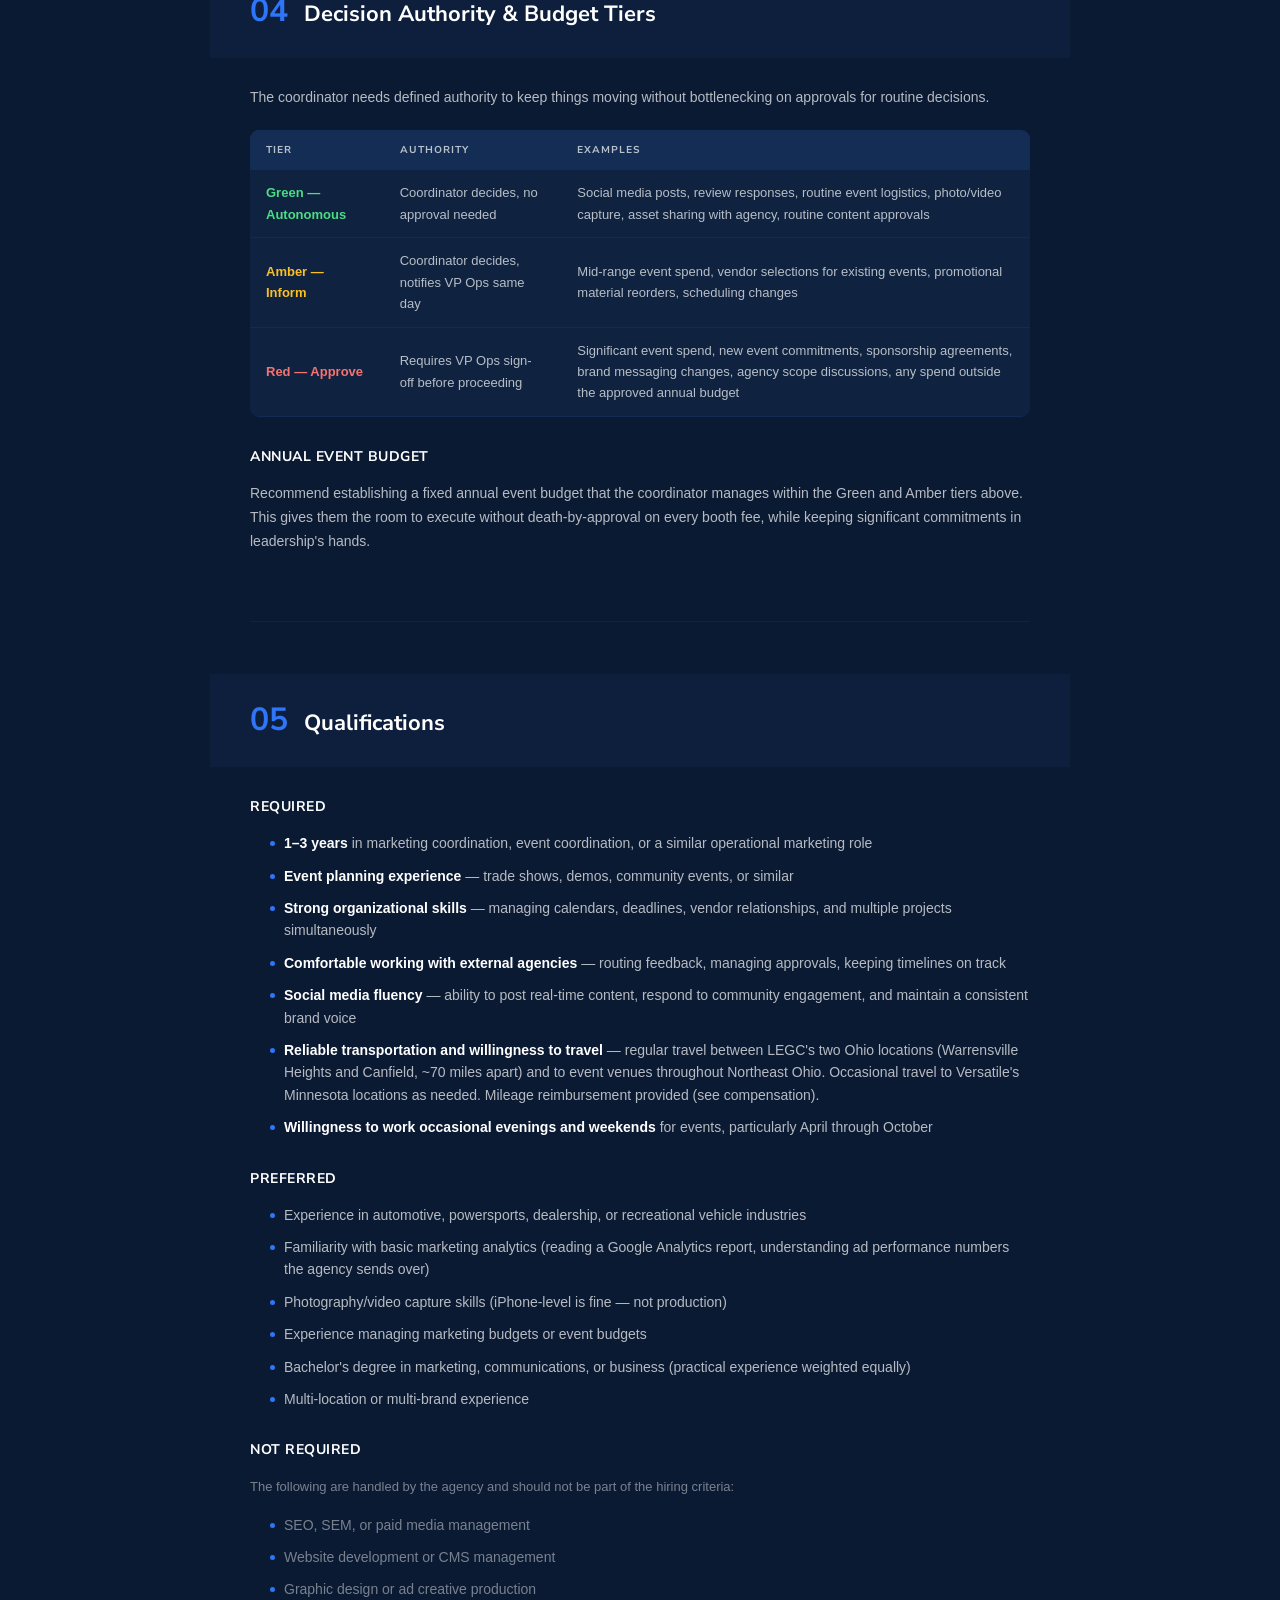
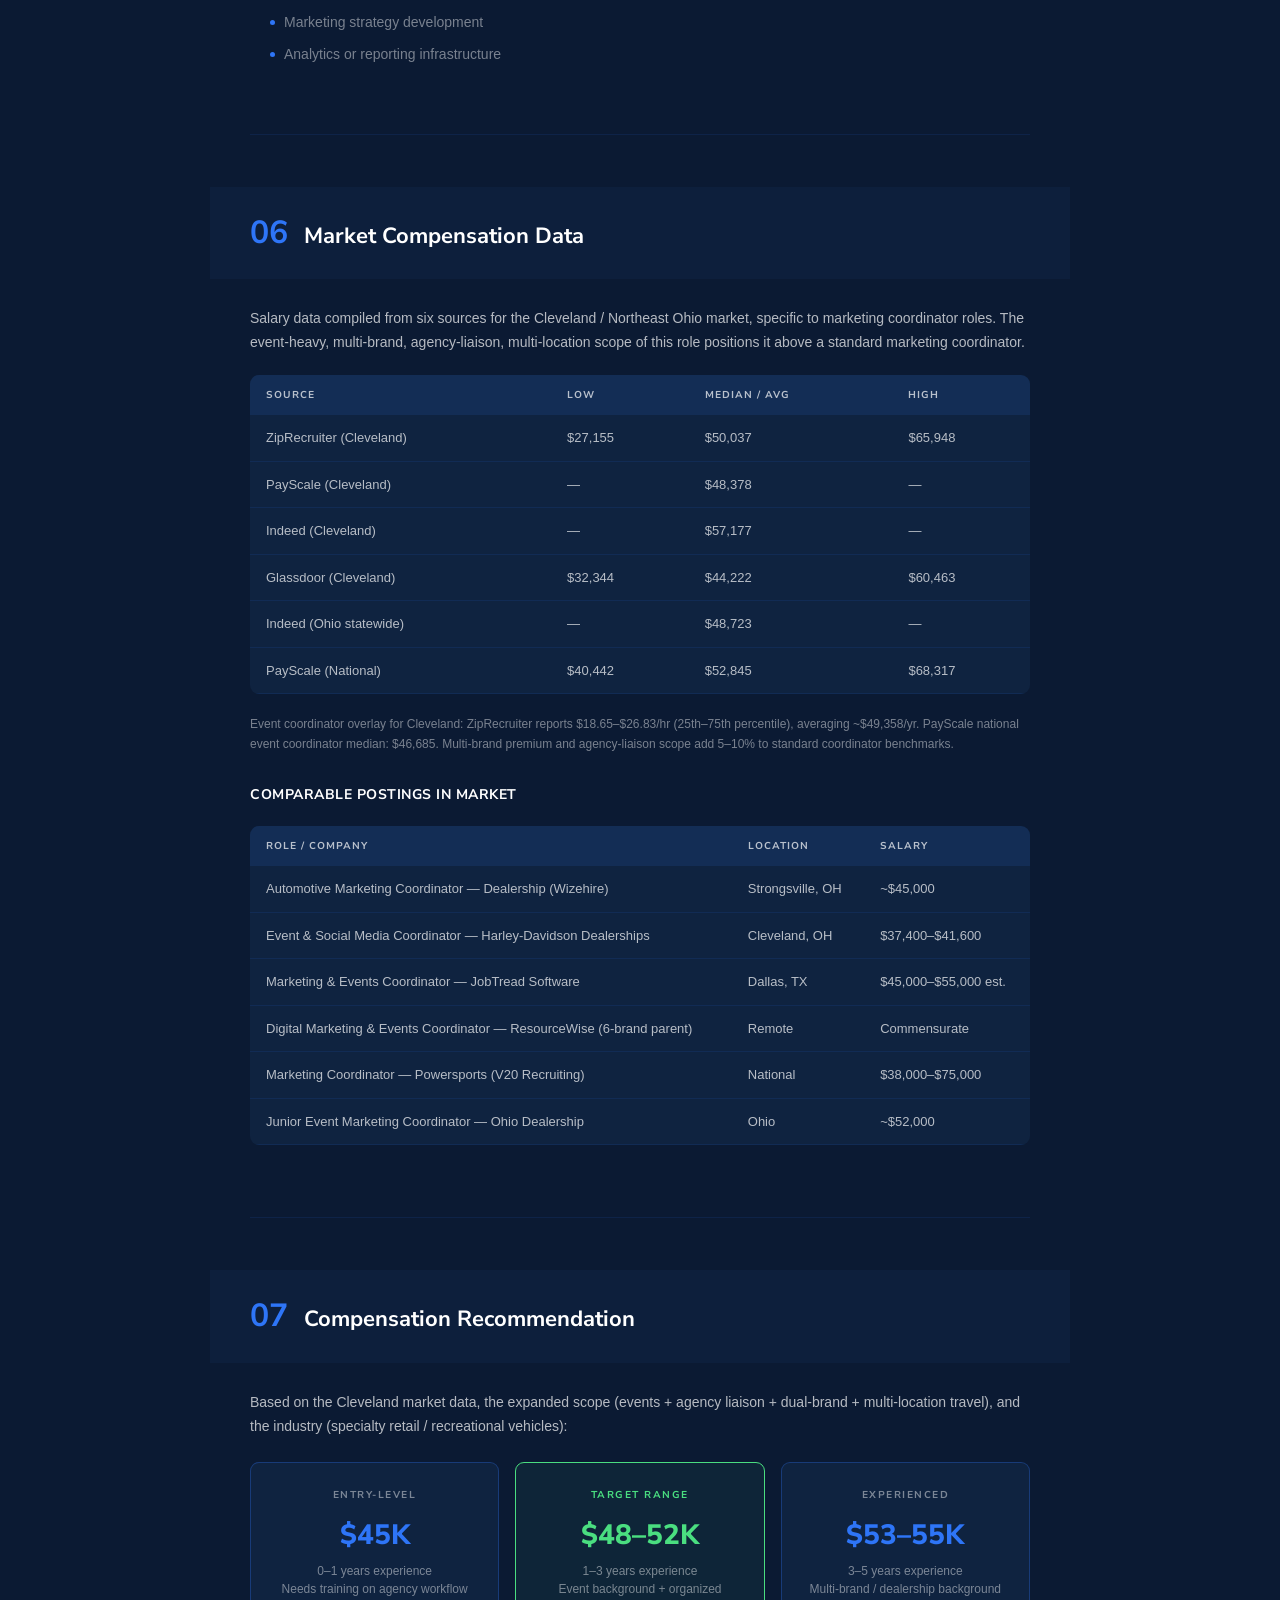
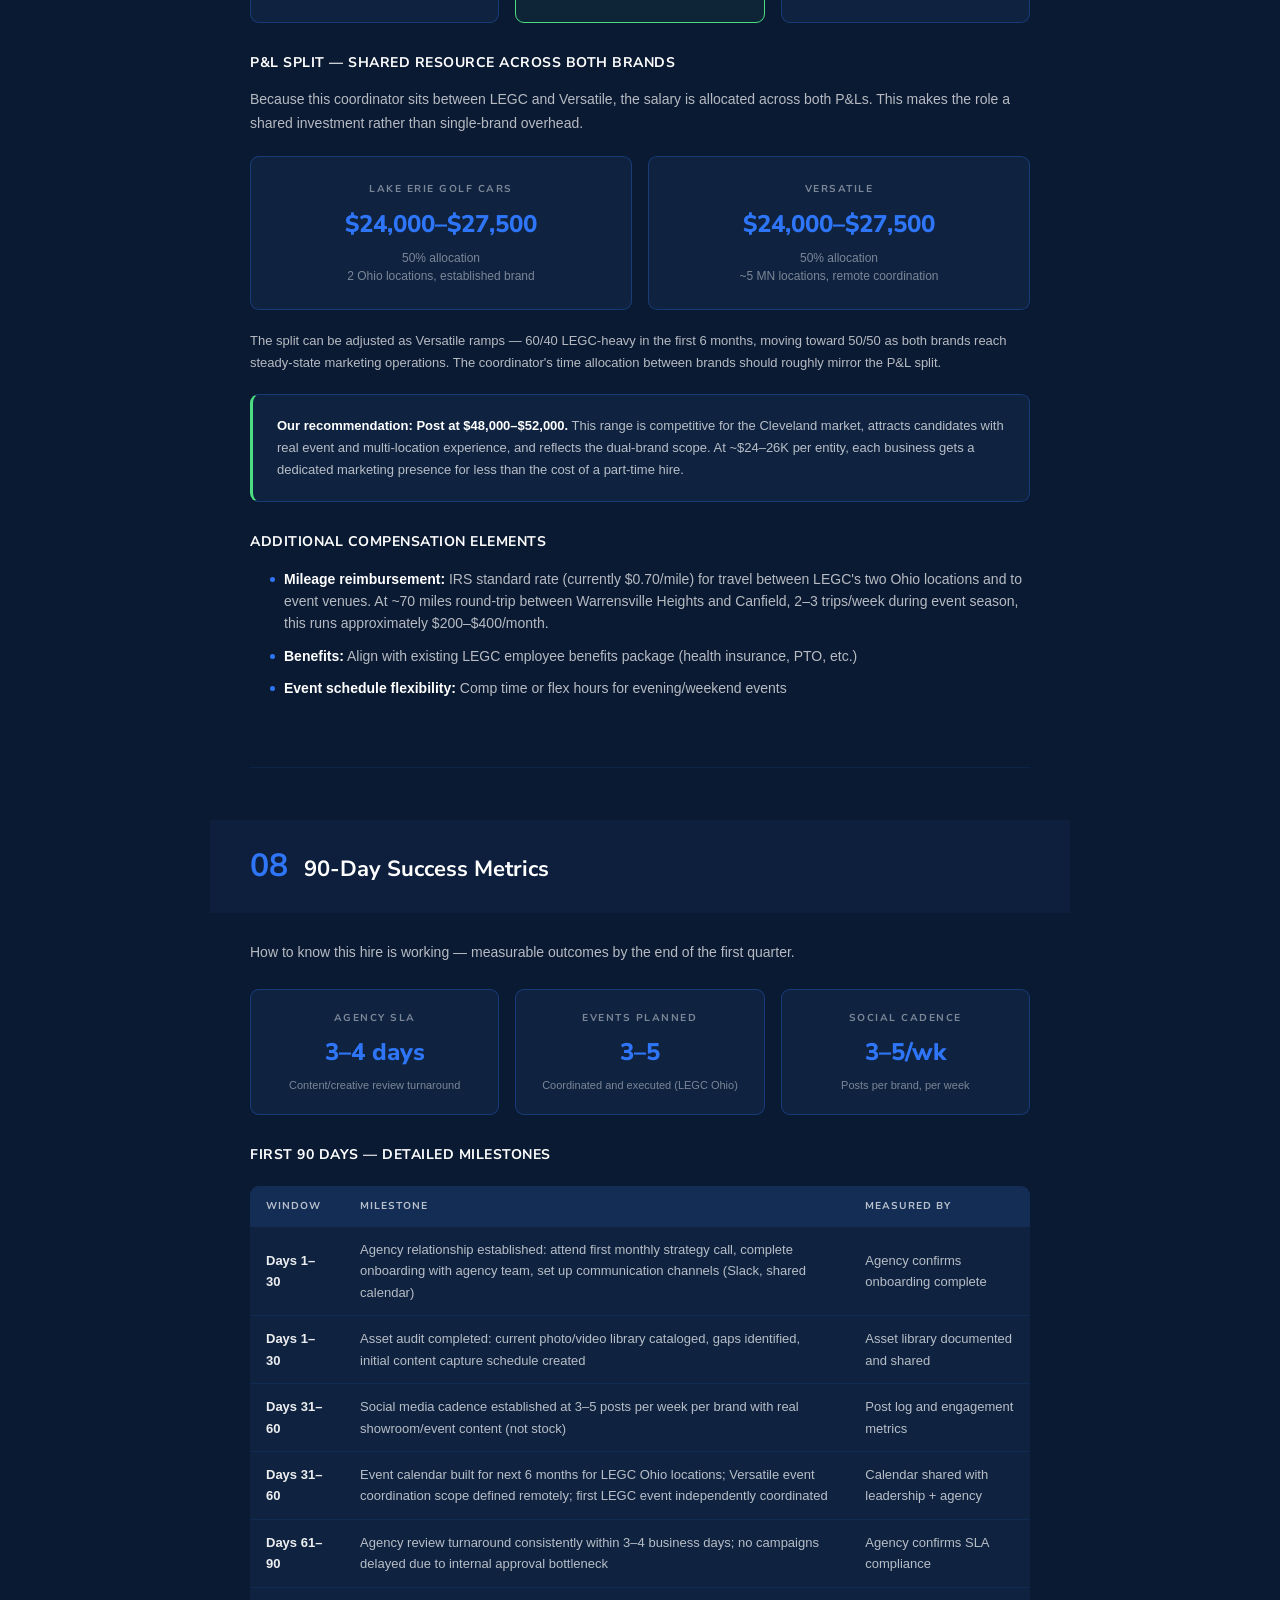
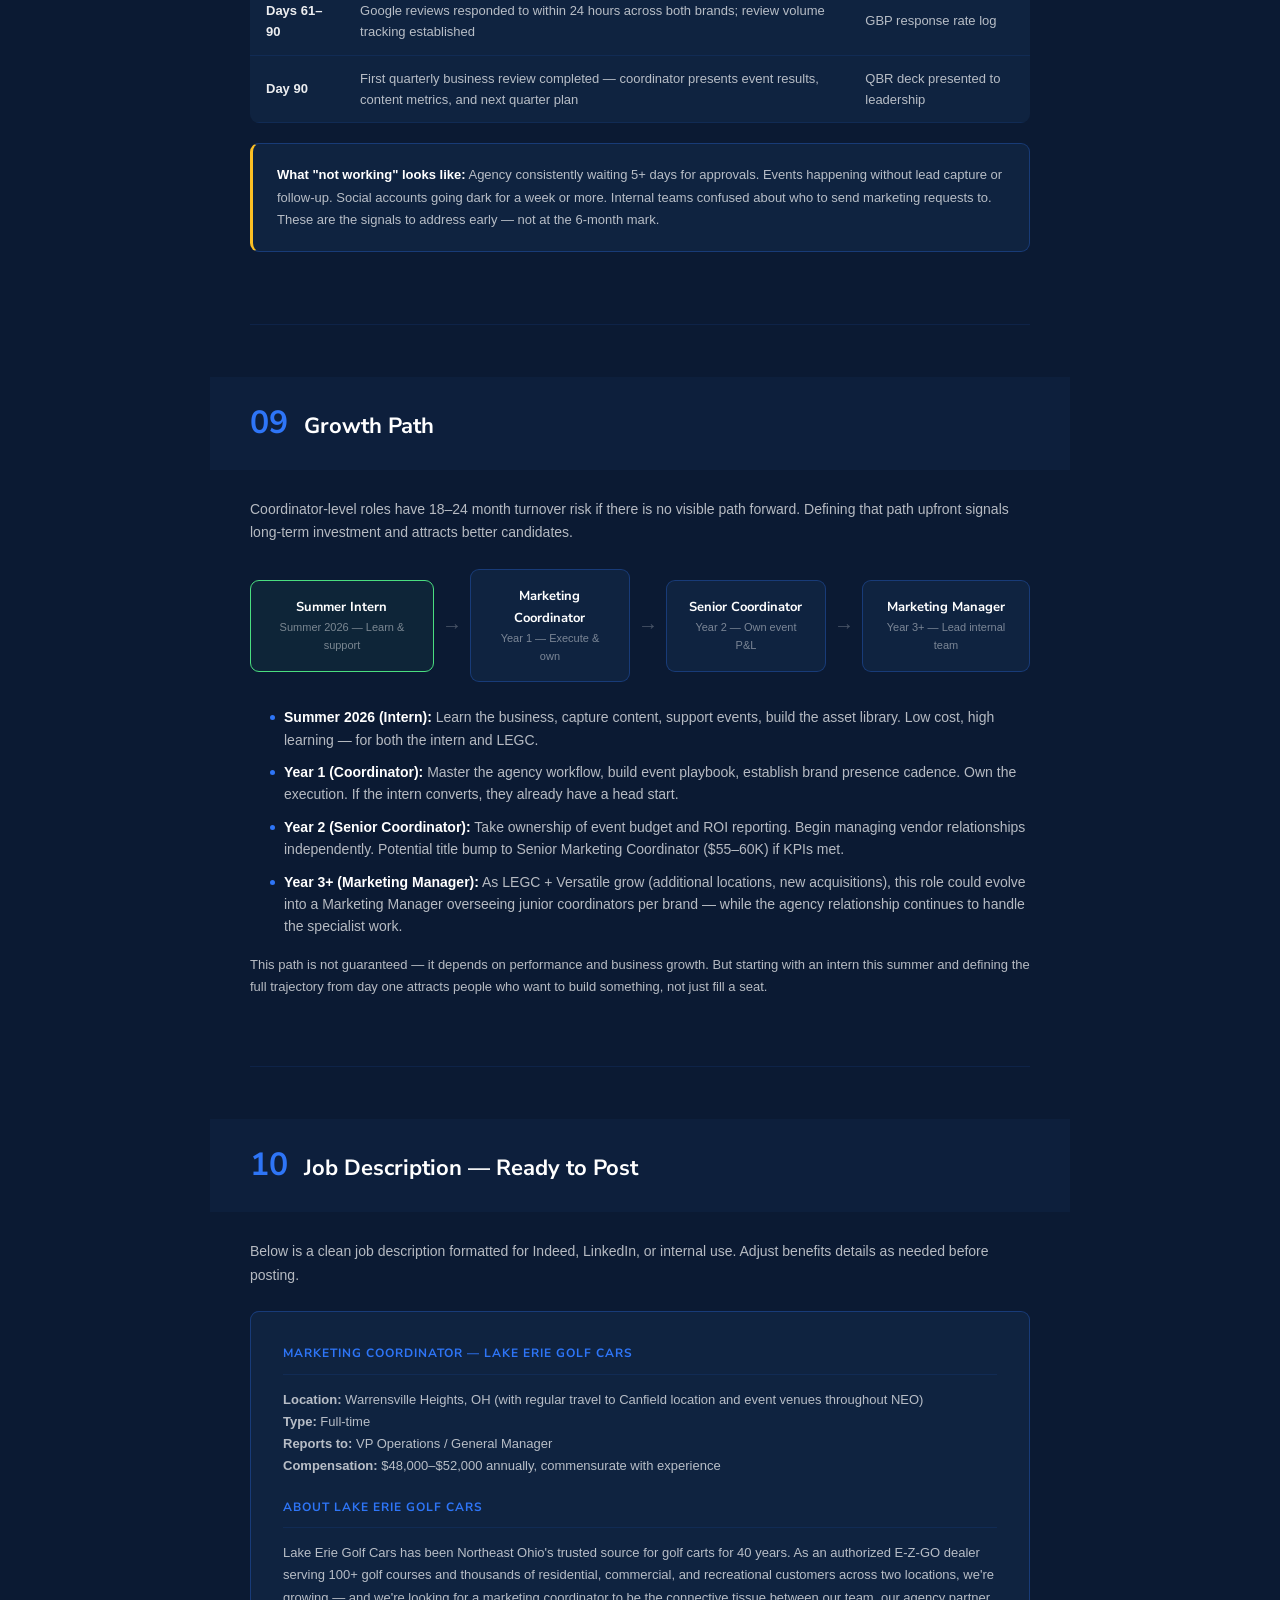
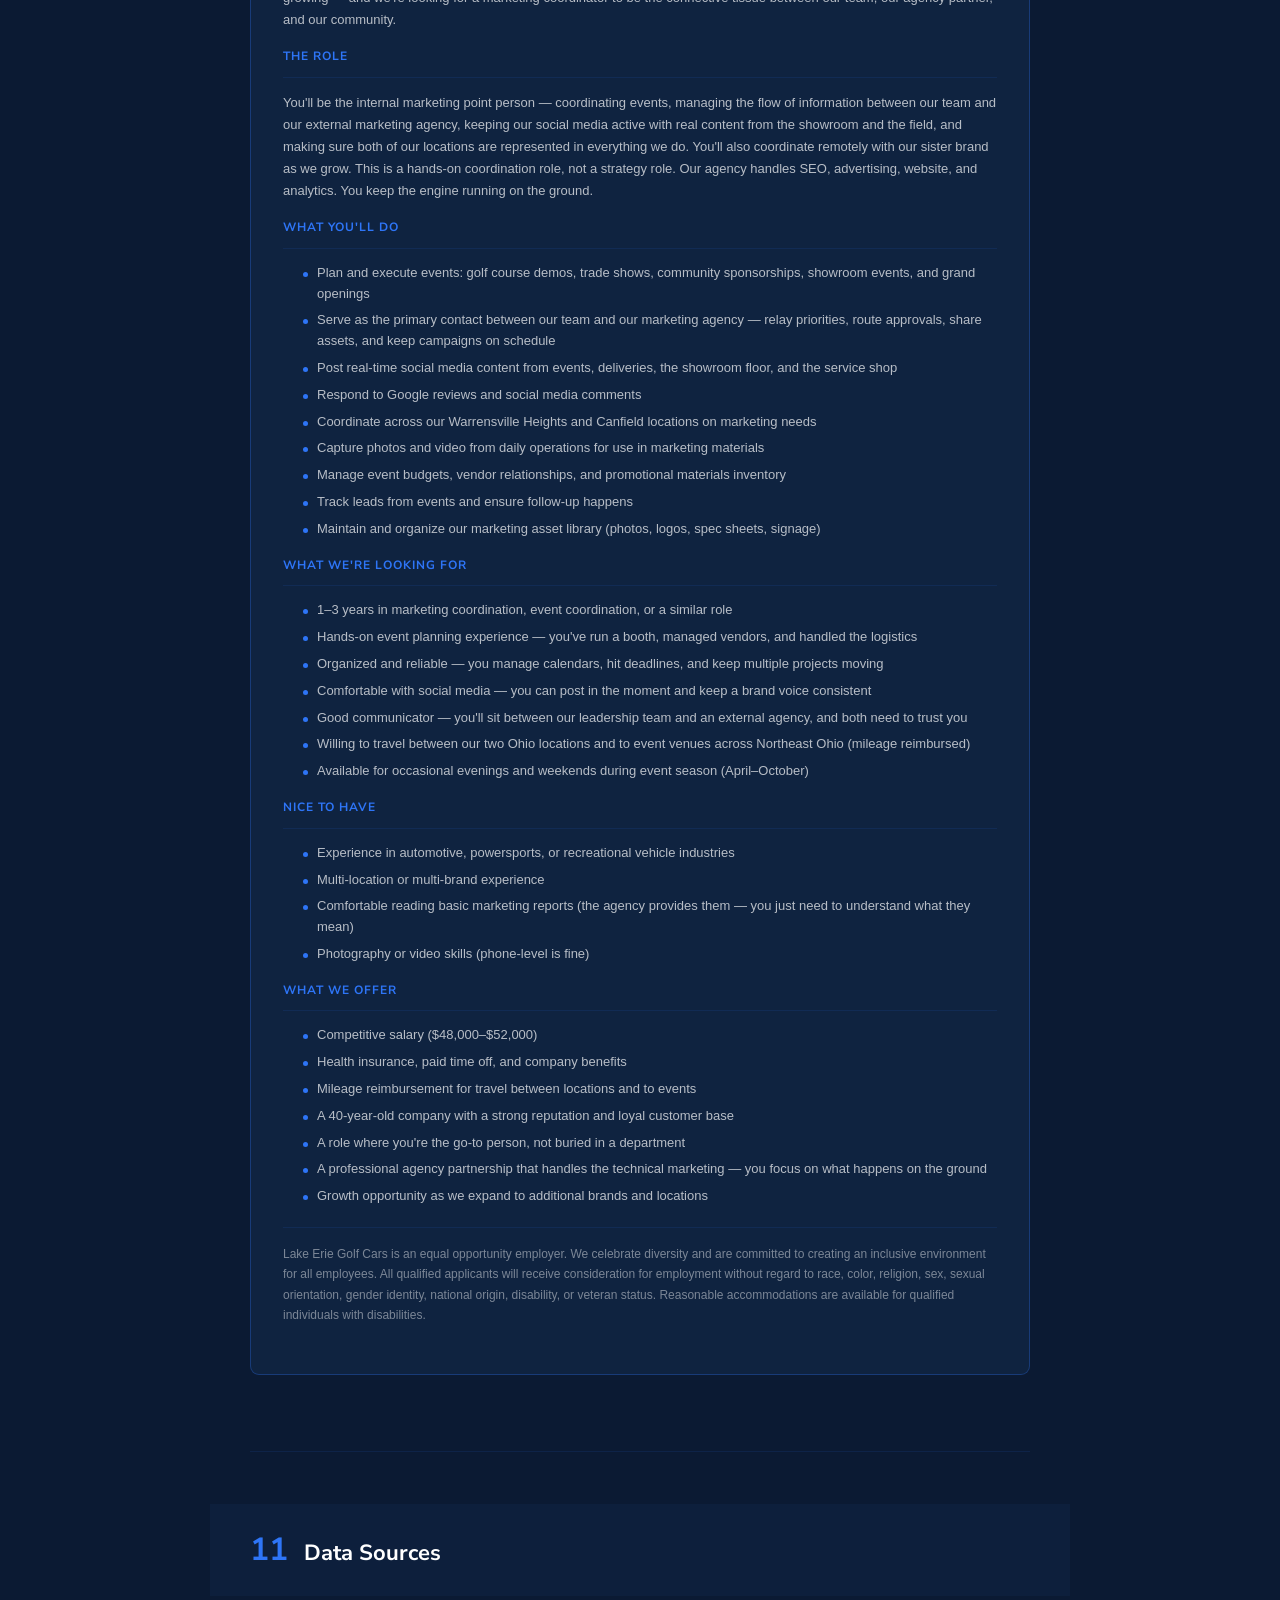
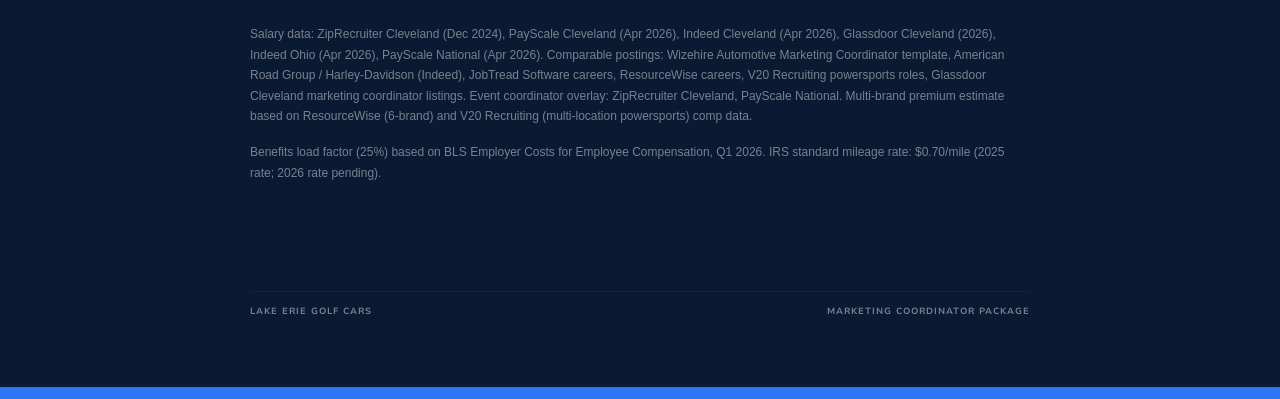
==== commit ec7e53f4: "Reframe as exploring new structure, not removing leader" ====
--- a/coordinator.html
+++ b/coordinator.html
@@ -43,7 +43,7 @@
     <span class="section-num">01</span>
     <span class="section-title">Where It Fits</span>
   </div>
-  <p>This is a coordinator-level position. It reports to operations leadership internally and partners directly with the agency account team externally. It does not replace the strategic marketing function — that lives with the agency. It replaces the operational marketing function — the execution, coordination, and local presence.</p>
+  <p>This is a coordinator-level position. It reports to operations leadership internally and partners directly with the agency account team externally. The strategic marketing function lives with the agency. This role owns the operational marketing function — the execution, coordination, and local presence.</p>
 
   <div class="org-chart">
     <div class="org-node">
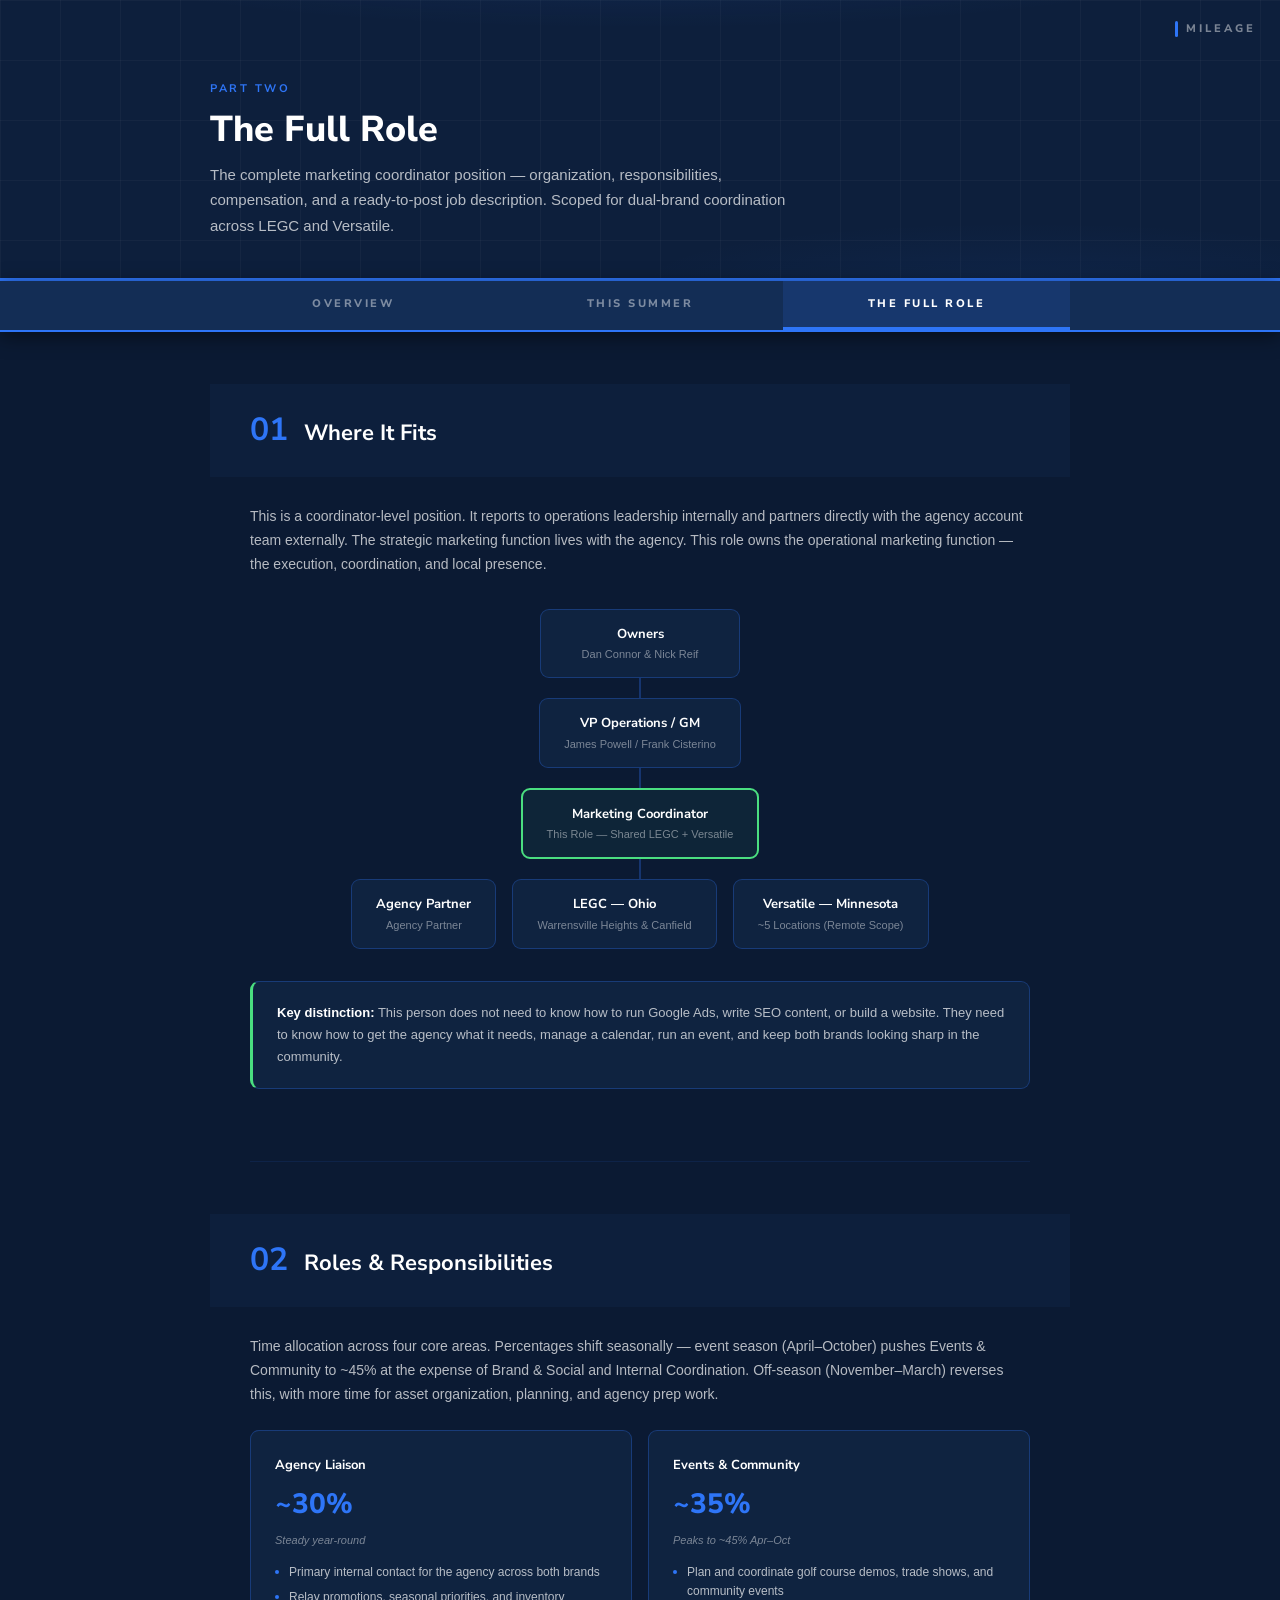
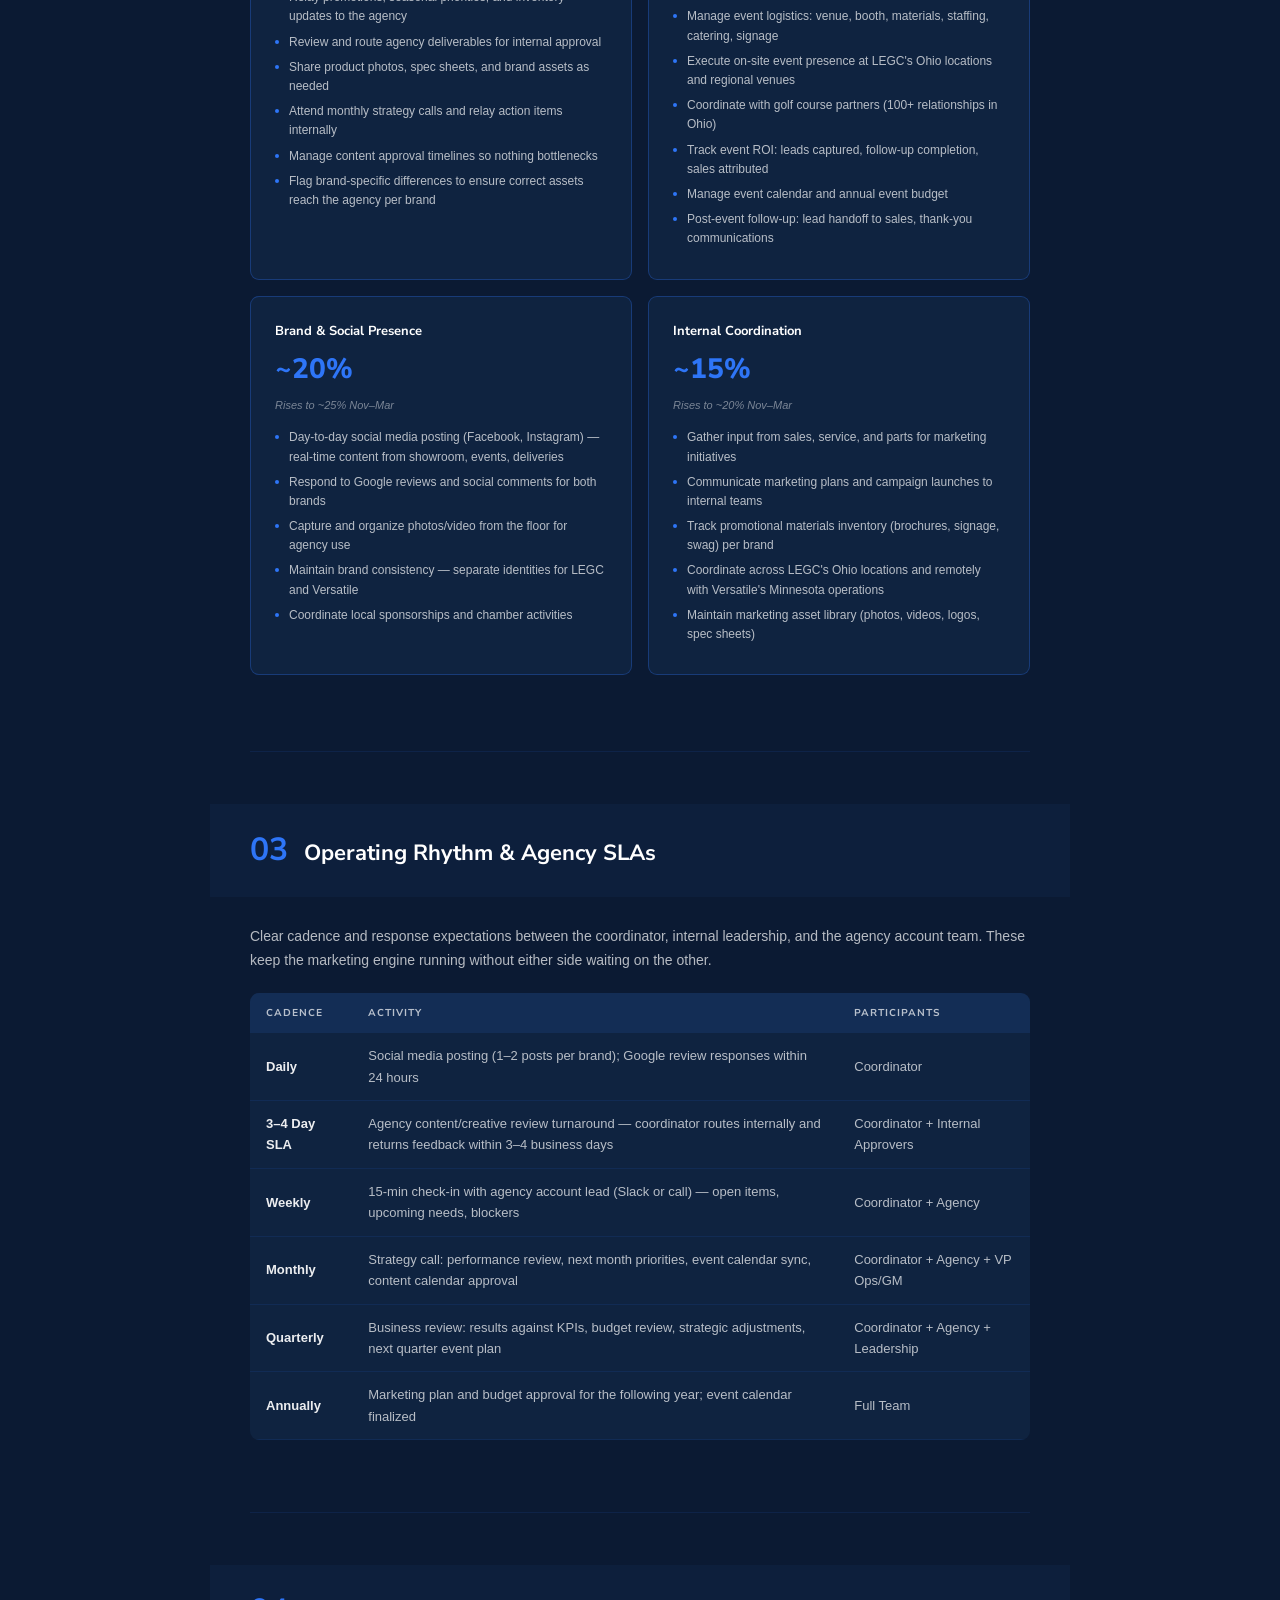
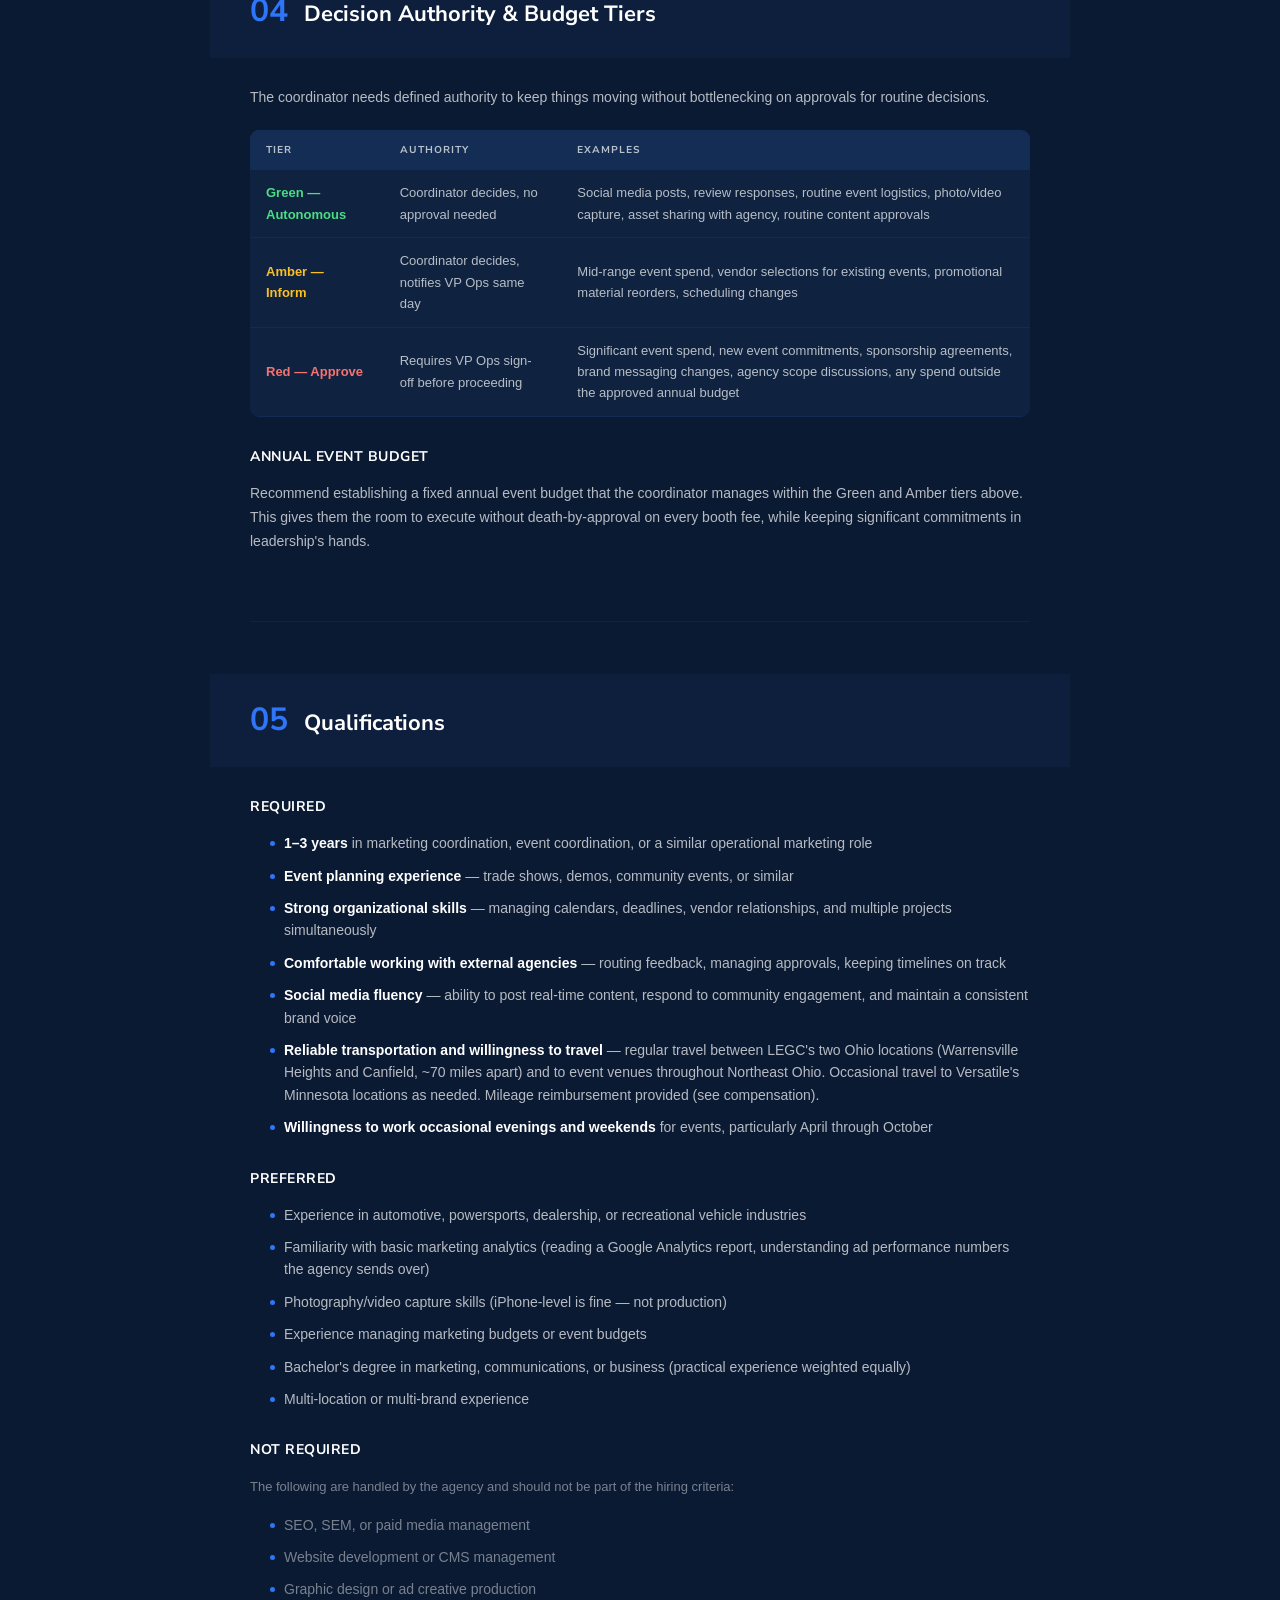
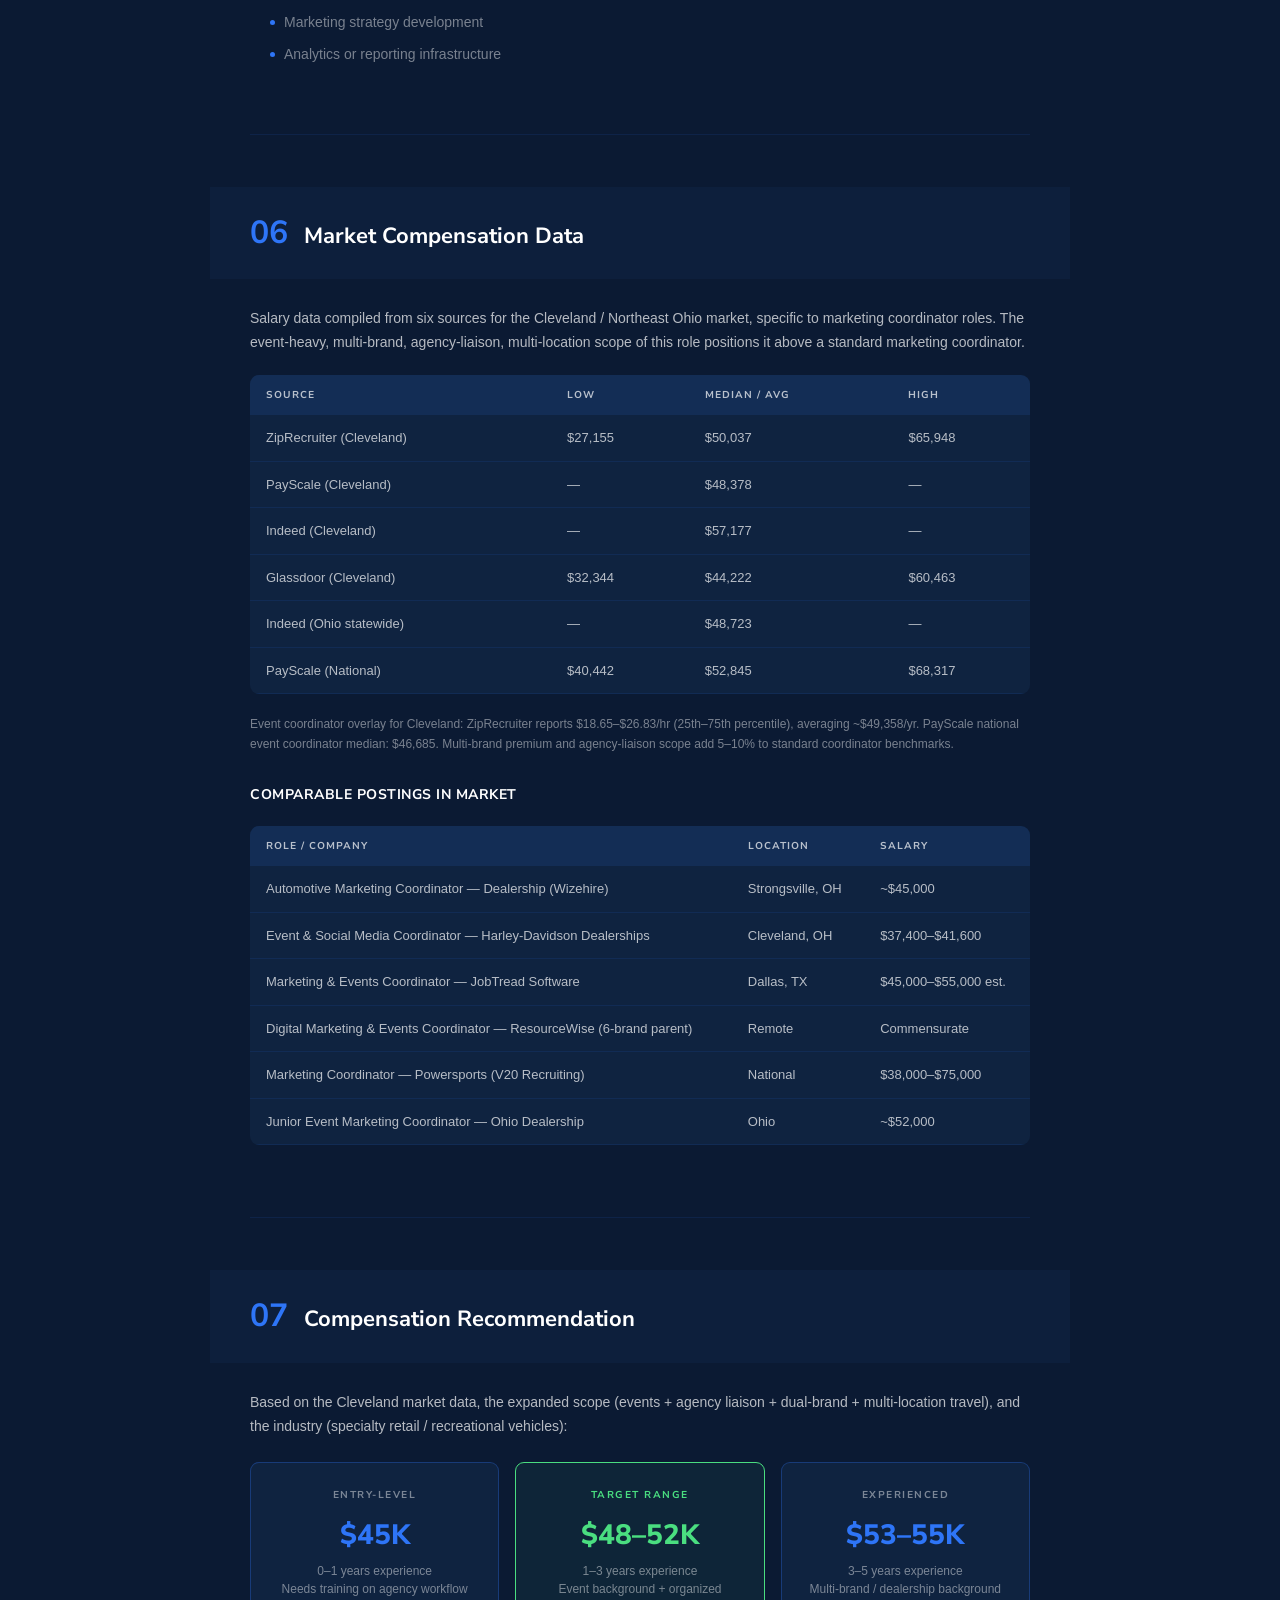
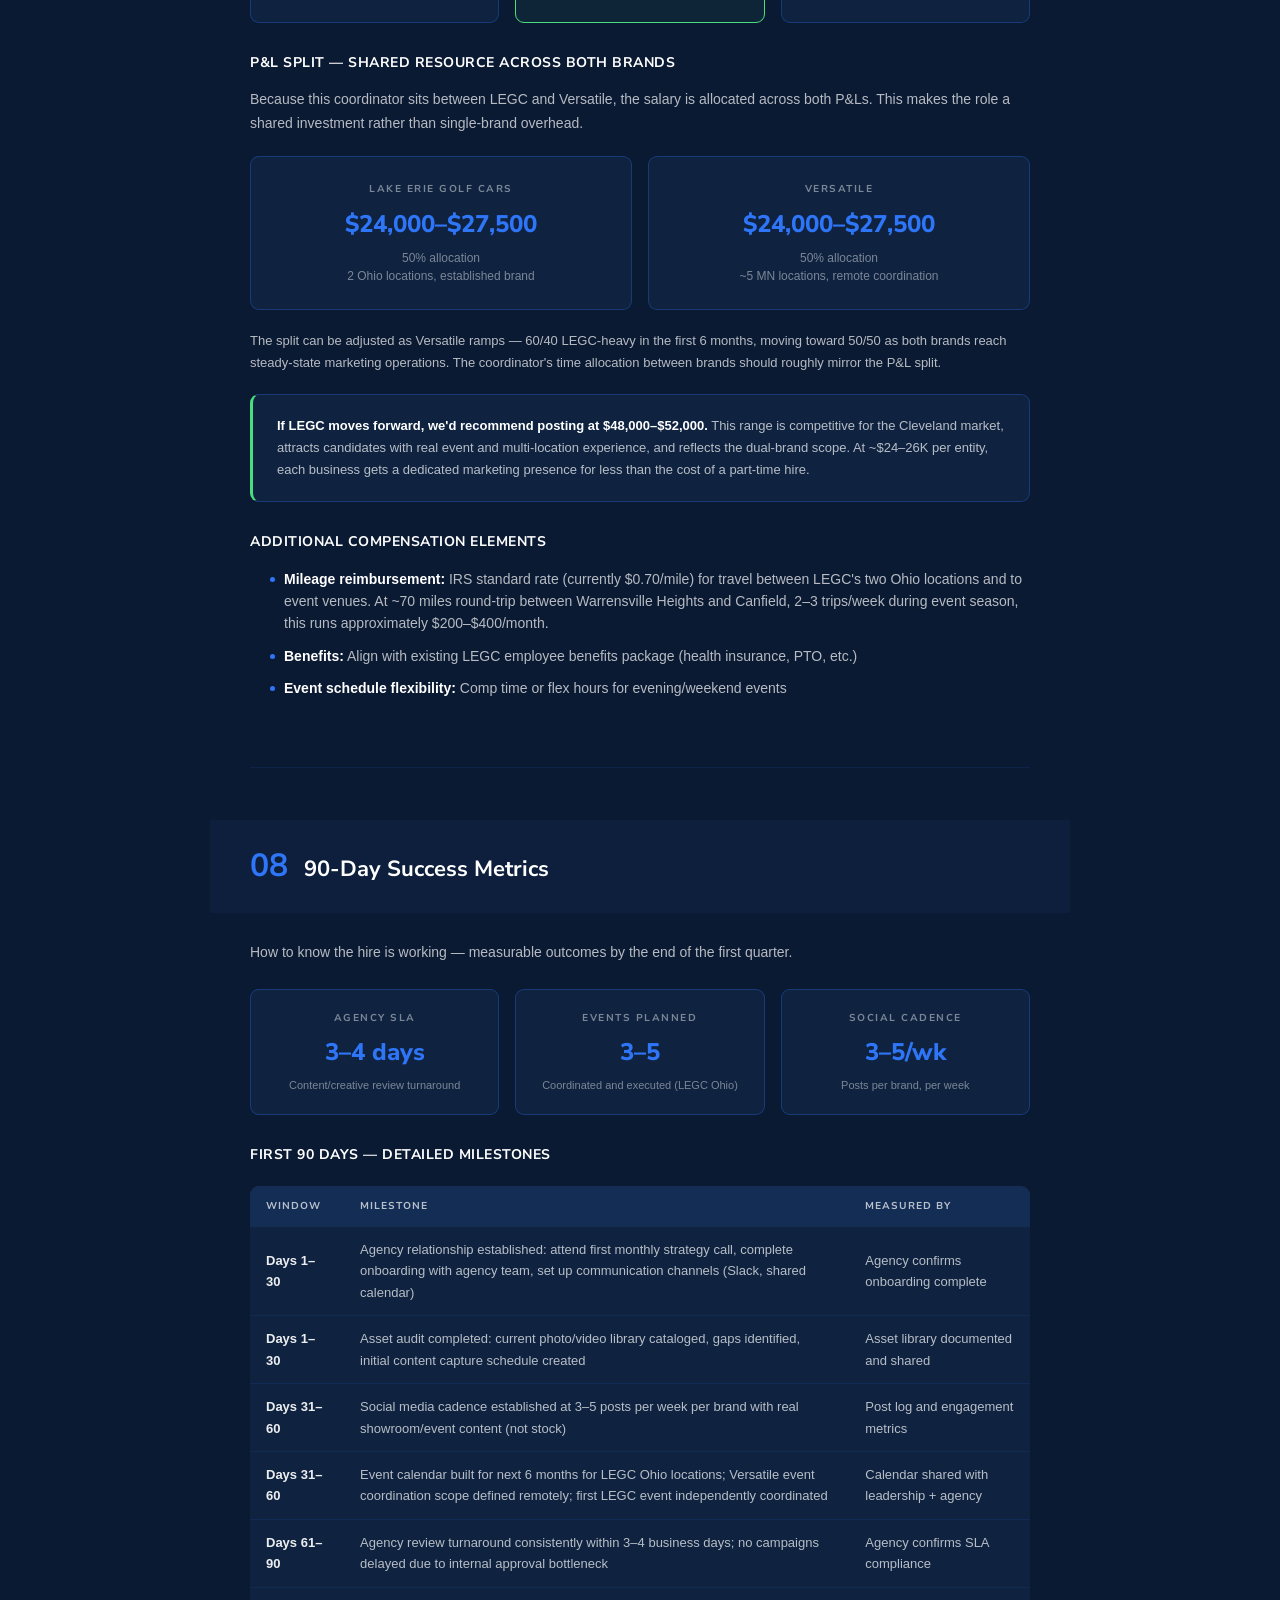
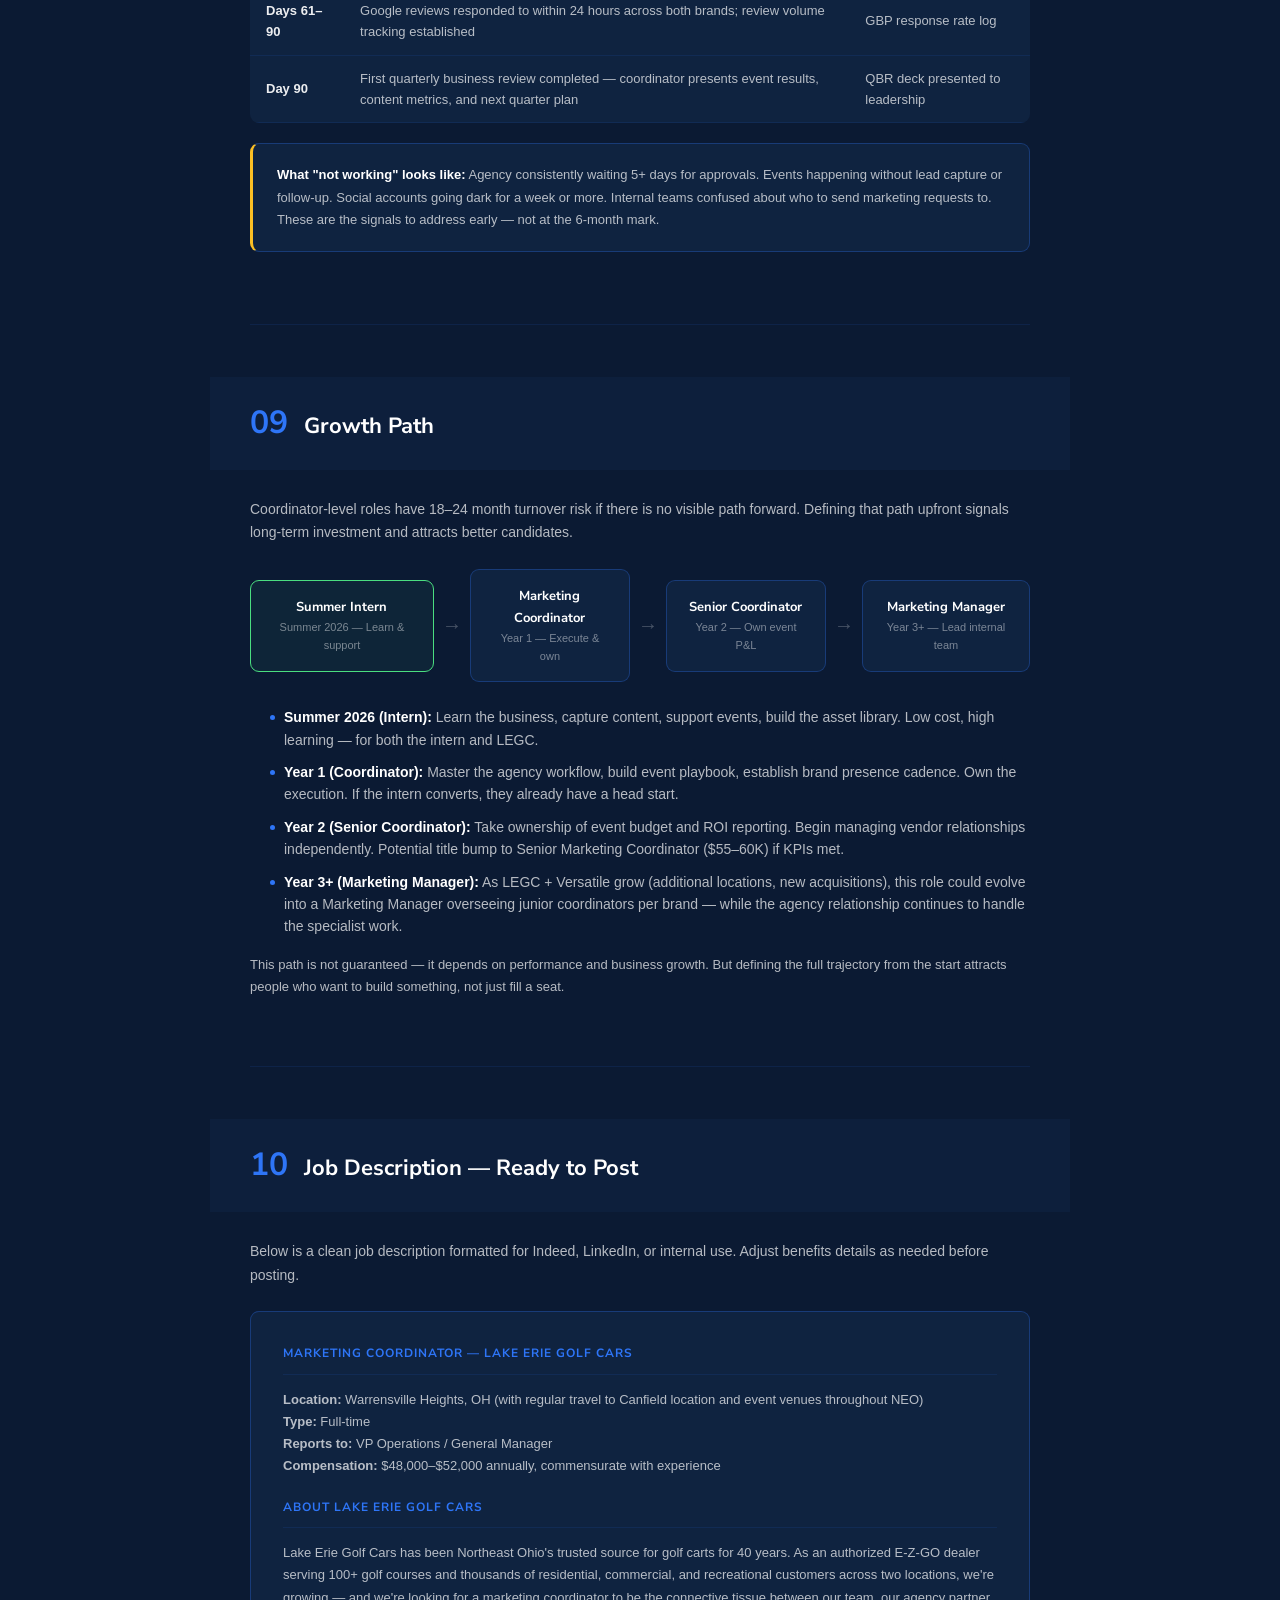
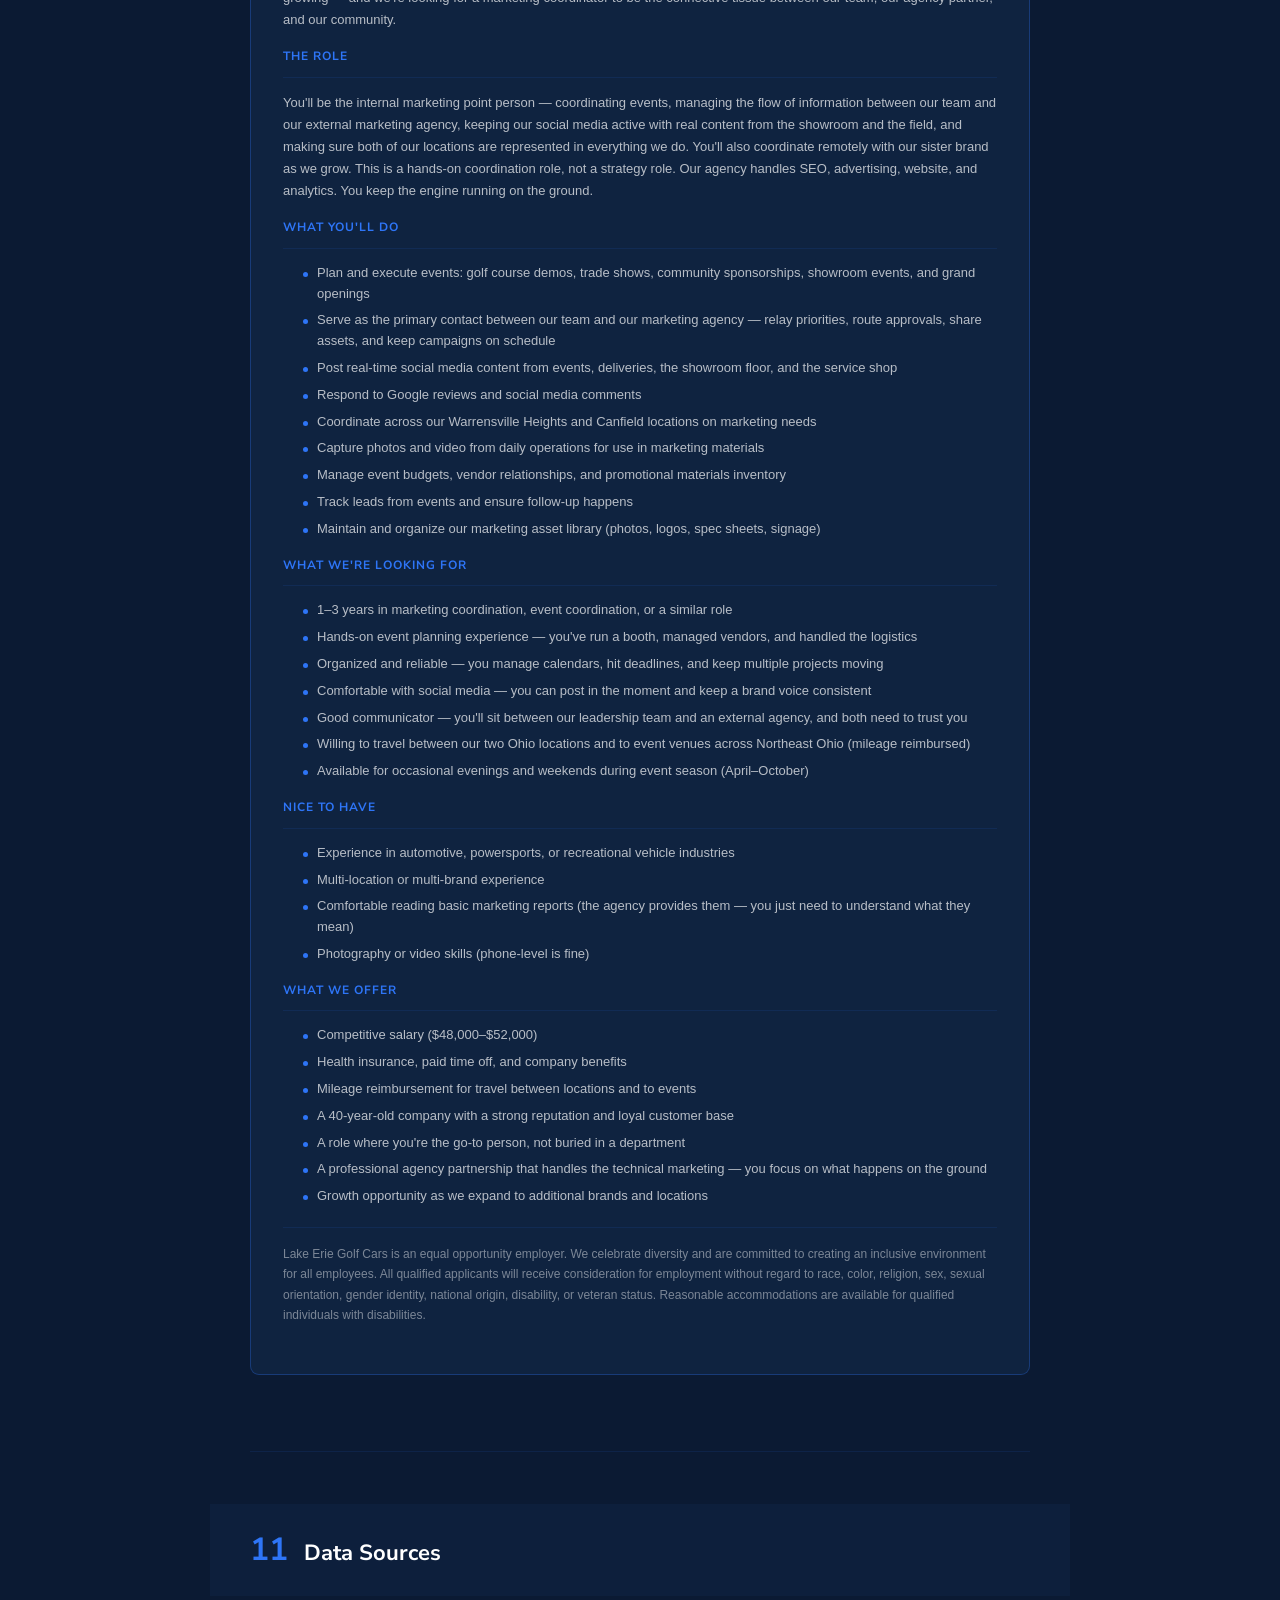
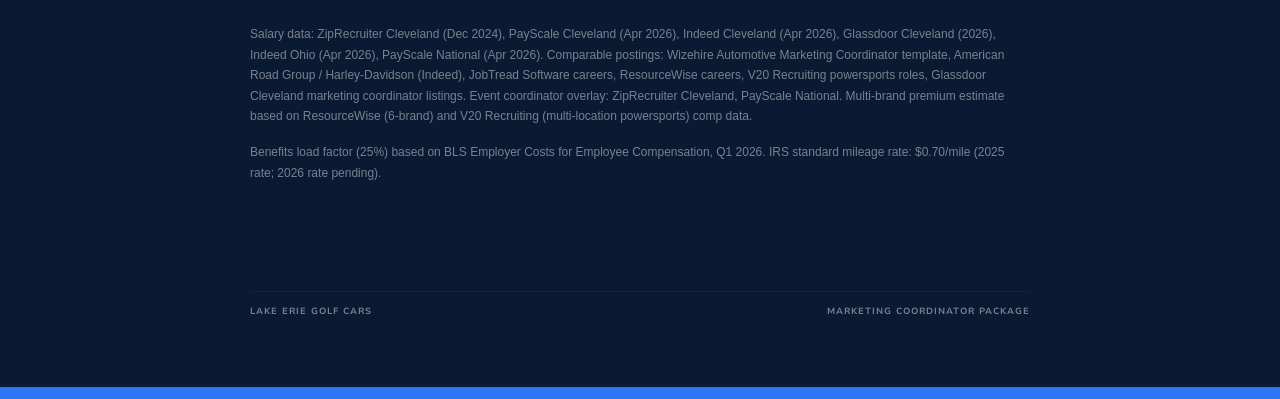
==== commit 80fa26b1: "Apply conditional language throughout — exploring not deciding Co-Authored-By: Claude Opus 4.6 <nore" ====
--- a/coordinator.html
+++ b/coordinator.html
@@ -58,13 +58,13 @@
     <div class="org-connector"></div>
     <div class="org-node highlight">
       <div class="title">Marketing Coordinator</div>
-      <div class="name">New Hire — Shared LEGC + Versatile</div>
+      <div class="name">This Role — Shared LEGC + Versatile</div>
     </div>
     <div class="org-connector"></div>
     <div style="display:flex; gap:16px; justify-content:center; flex-wrap:wrap;">
       <div class="org-node" style="min-width:140px;">
         <div class="title">Agency Partner</div>
-        <div class="name">Outsourced Marketing</div>
+        <div class="name">Agency Partner</div>
       </div>
       <div class="org-node" style="min-width:140px;">
         <div class="title">LEGC — Ohio</div>
@@ -423,7 +423,7 @@
   <p style="font-size: 13px;">The split can be adjusted as Versatile ramps — 60/40 LEGC-heavy in the first 6 months, moving toward 50/50 as both brands reach steady-state marketing operations. The coordinator's time allocation between brands should roughly mirror the P&amp;L split.</p>
 
   <div class="card card-green">
-    <p><strong>Our recommendation: Post at $48,000&ndash;$52,000.</strong> This range is competitive for the Cleveland market, attracts candidates with real event and multi-location experience, and reflects the dual-brand scope. At ~$24&ndash;26K per entity, each business gets a dedicated marketing presence for less than the cost of a part-time hire.</p>
+    <p><strong>If LEGC moves forward, we'd recommend posting at $48,000&ndash;$52,000.</strong> This range is competitive for the Cleveland market, attracts candidates with real event and multi-location experience, and reflects the dual-brand scope. At ~$24&ndash;26K per entity, each business gets a dedicated marketing presence for less than the cost of a part-time hire.</p>
   </div>
 
   <h3>Additional Compensation Elements</h3>
@@ -440,7 +440,7 @@
     <span class="section-num">08</span>
     <span class="section-title">90-Day Success Metrics</span>
   </div>
-  <p>How to know this hire is working — measurable outcomes by the end of the first quarter.</p>
+  <p>How to know the hire is working — measurable outcomes by the end of the first quarter.</p>
 
   <div class="kpi-grid">
     <div class="kpi-card">
@@ -551,7 +551,7 @@
     <li><strong>Year 3+ (Marketing Manager):</strong> As LEGC + Versatile grow (additional locations, new acquisitions), this role could evolve into a Marketing Manager overseeing junior coordinators per brand — while the agency relationship continues to handle the specialist work.</li>
   </ul>
 
-  <p style="font-size: 13px;">This path is not guaranteed — it depends on performance and business growth. But starting with an intern this summer and defining the full trajectory from day one attracts people who want to build something, not just fill a seat.</p>
+  <p style="font-size: 13px;">This path is not guaranteed — it depends on performance and business growth. But defining the full trajectory from the start attracts people who want to build something, not just fill a seat.</p>
 </section>
 
 <!-- Job Description -->
